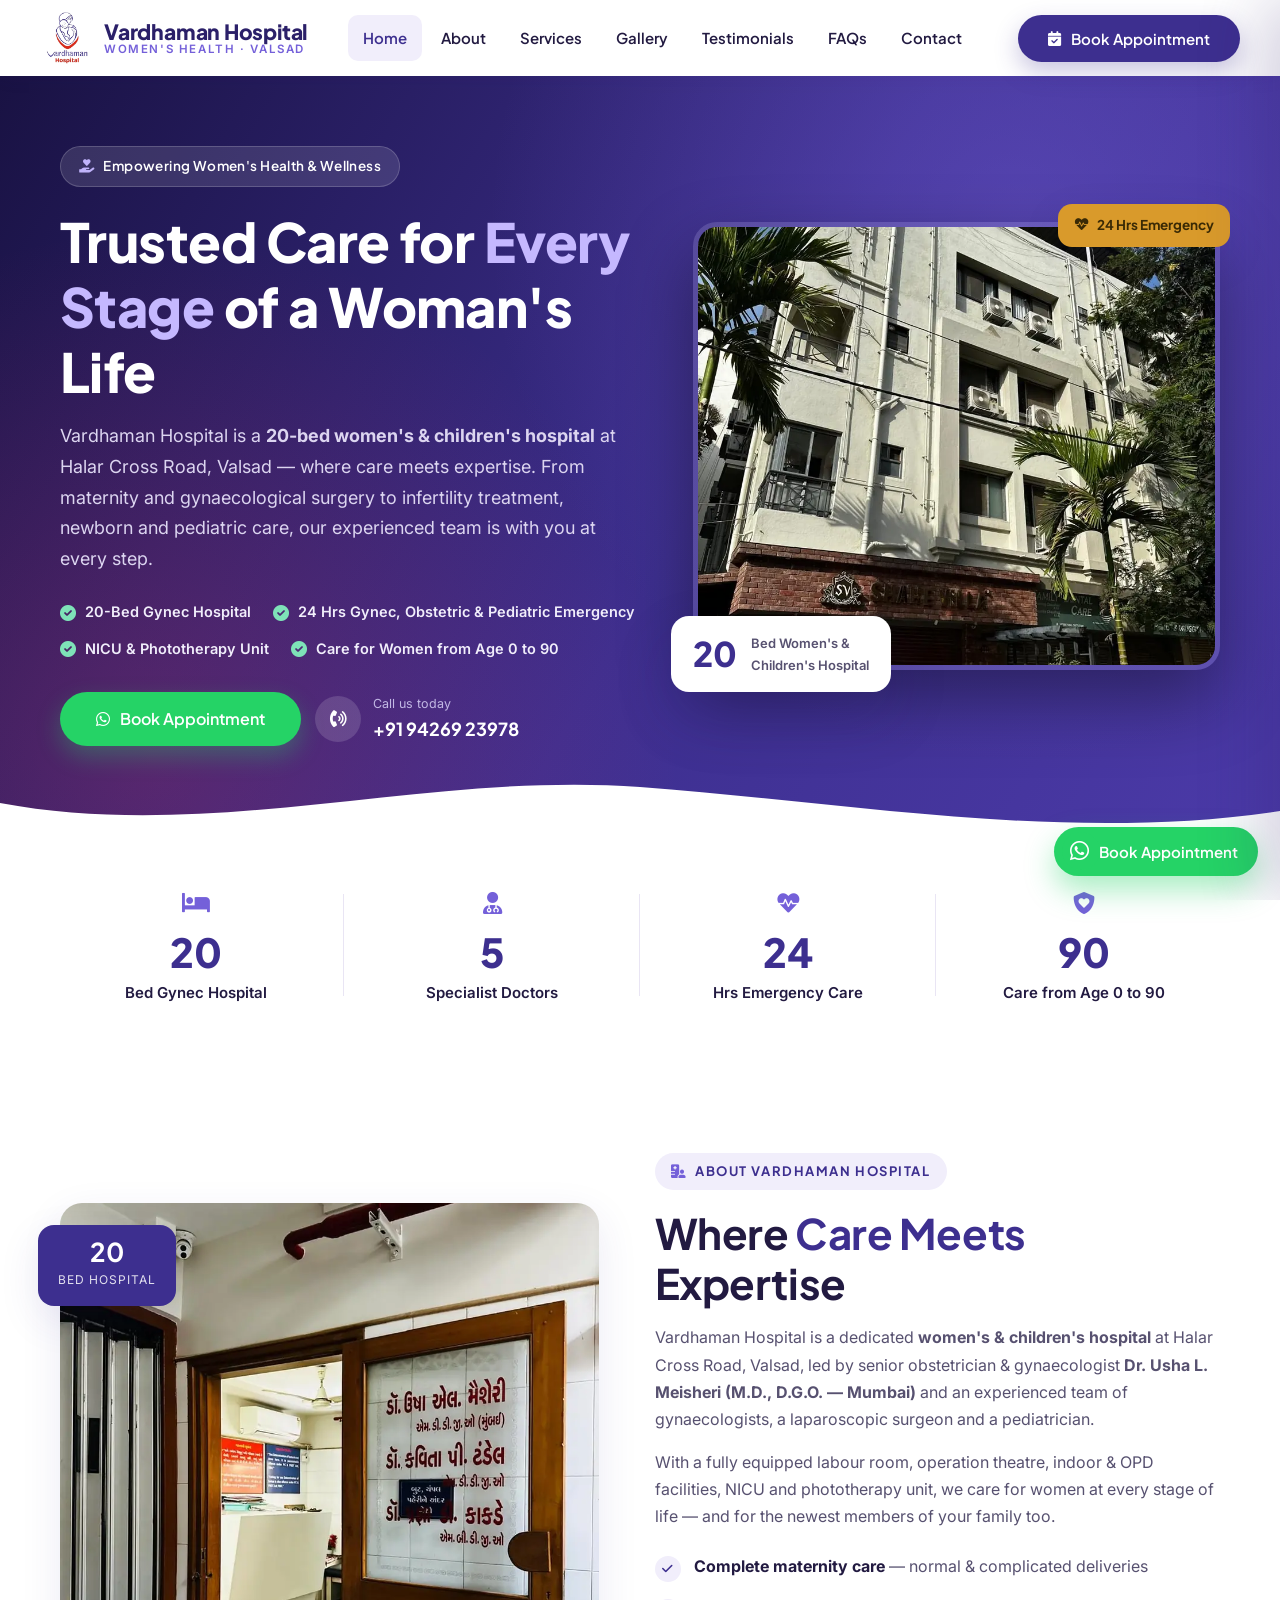
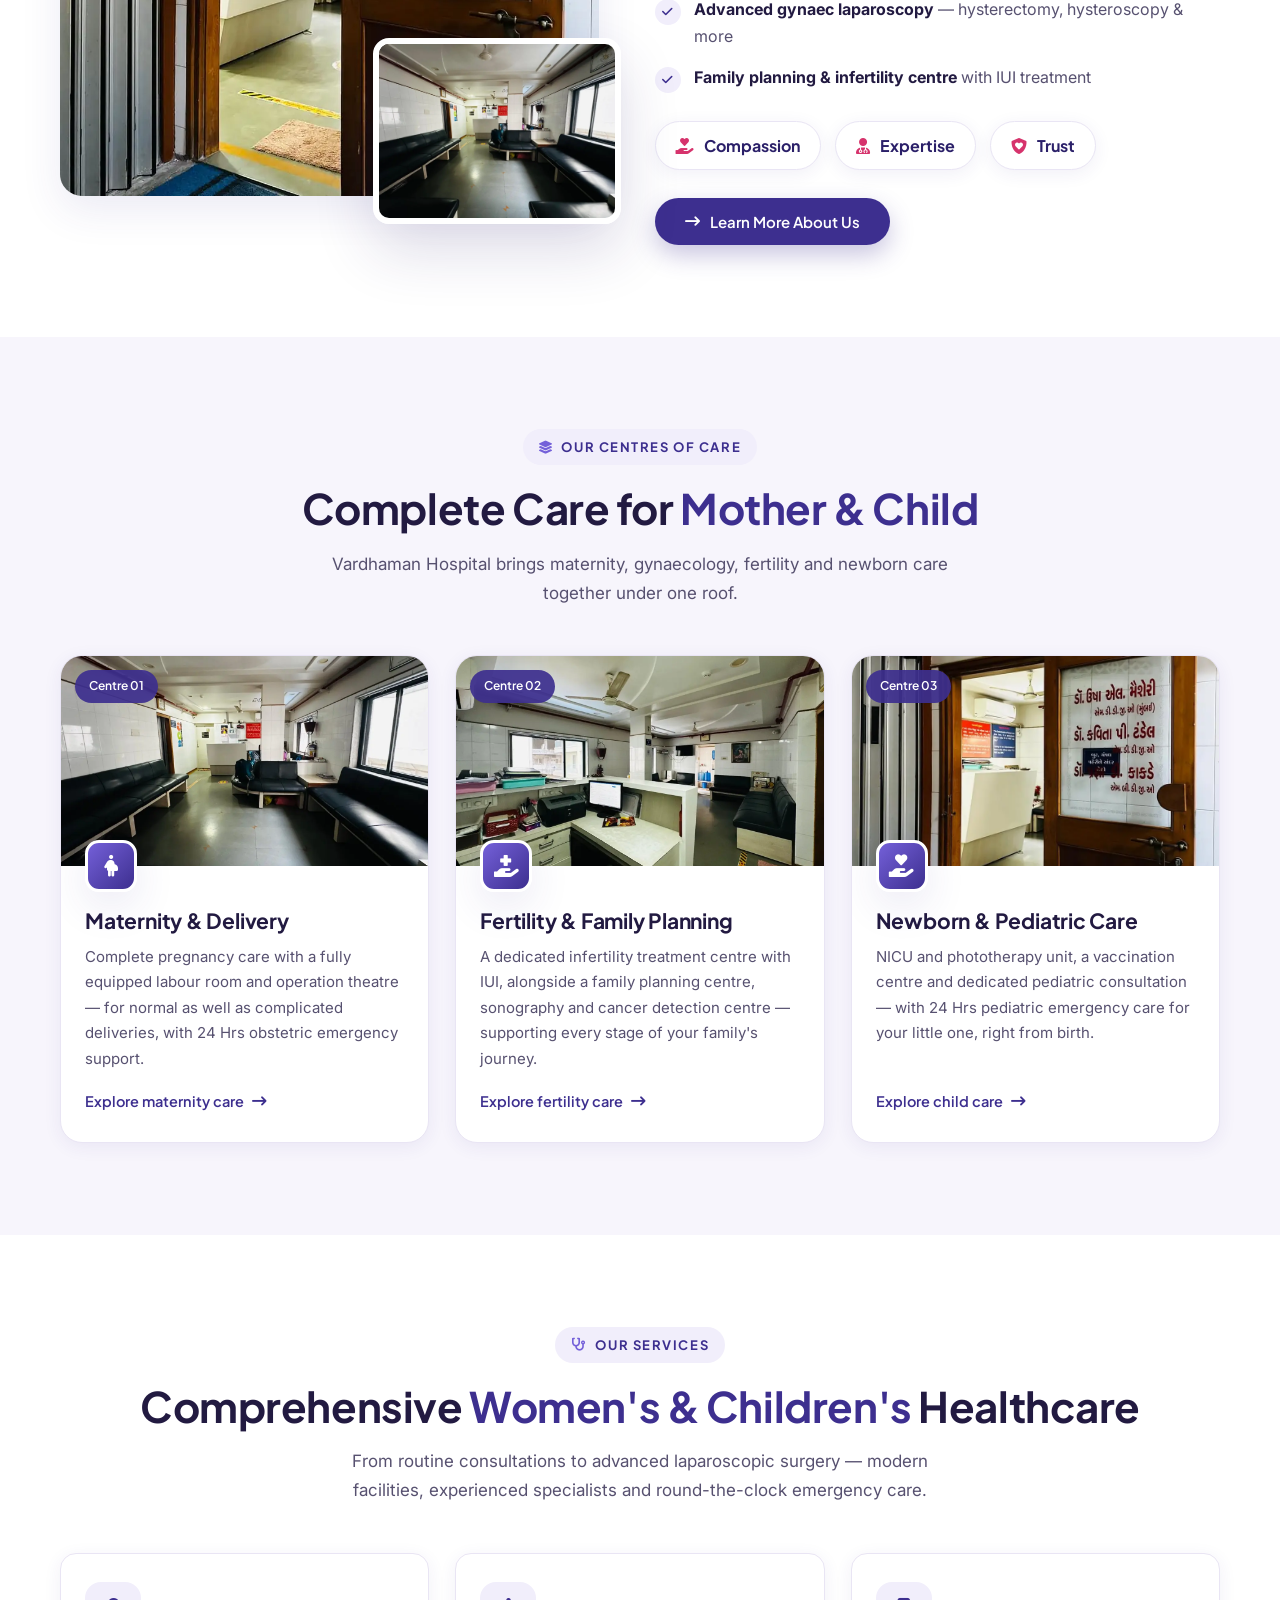
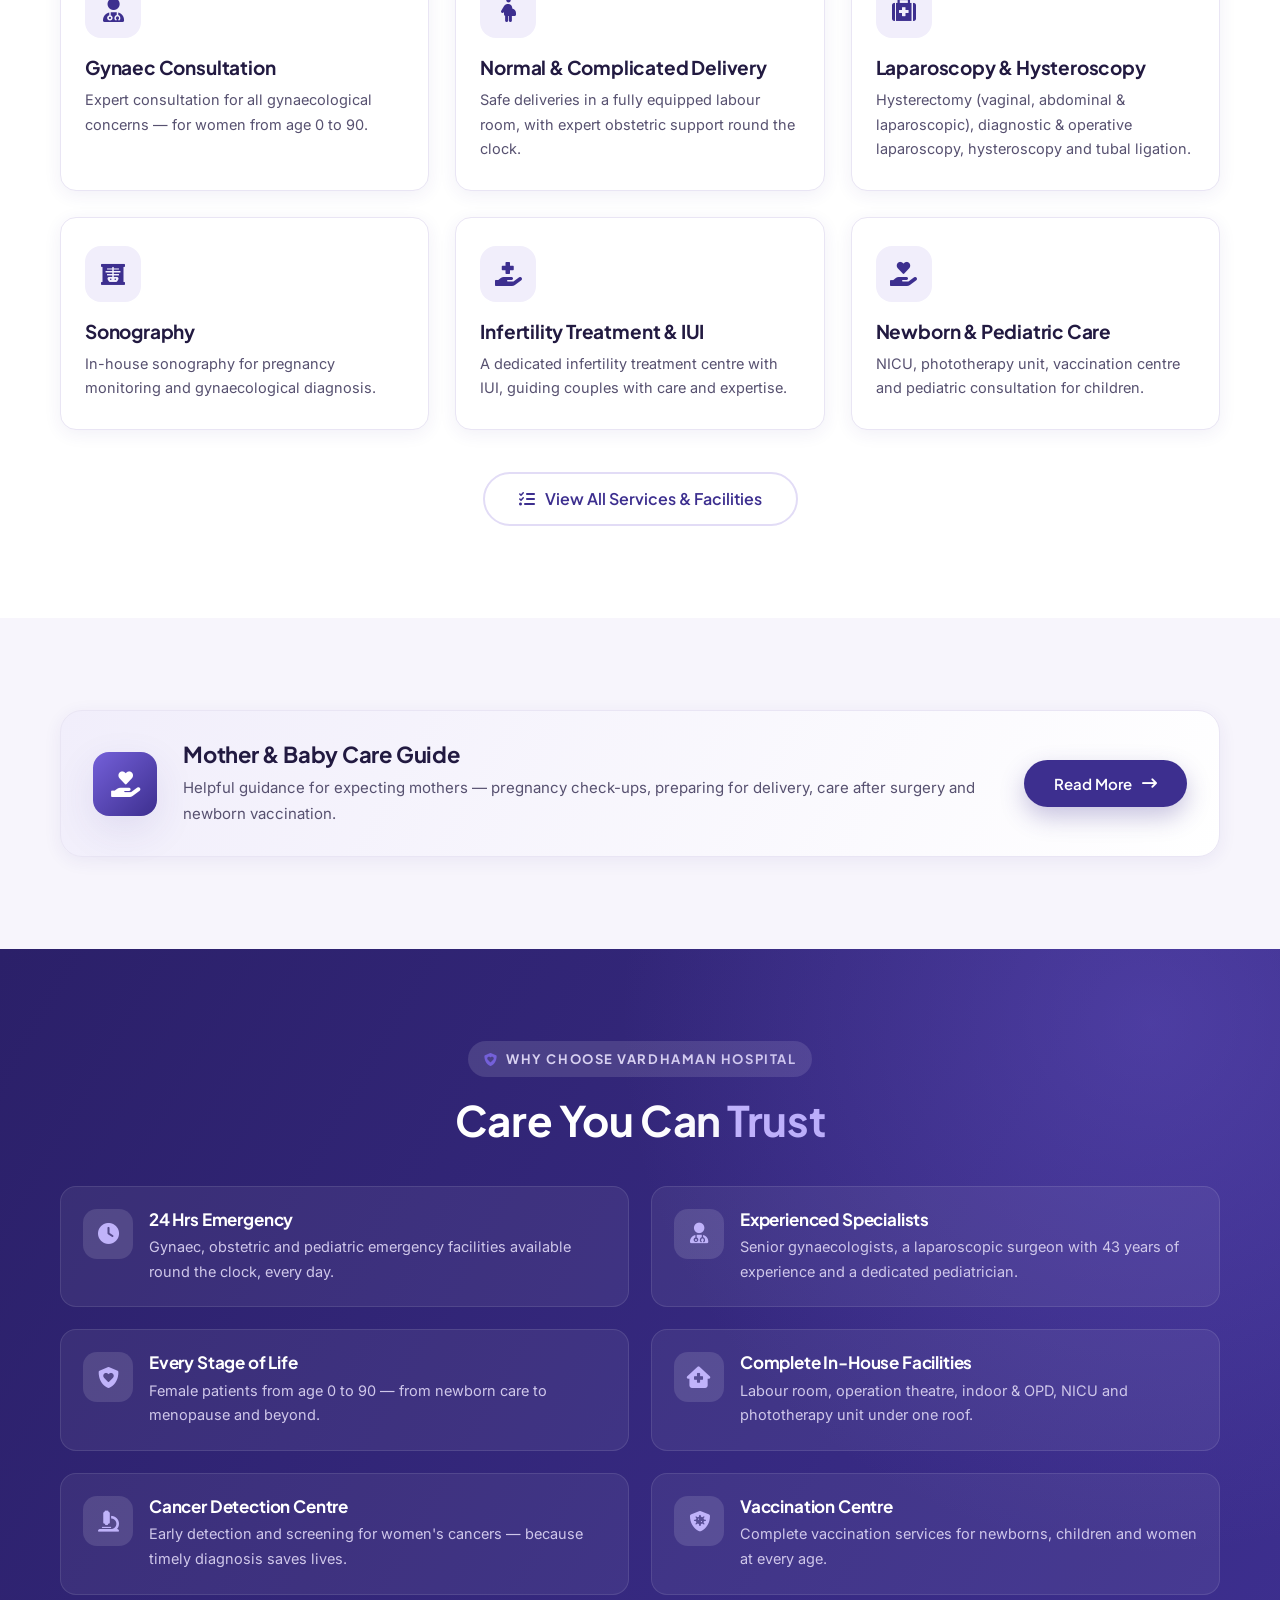
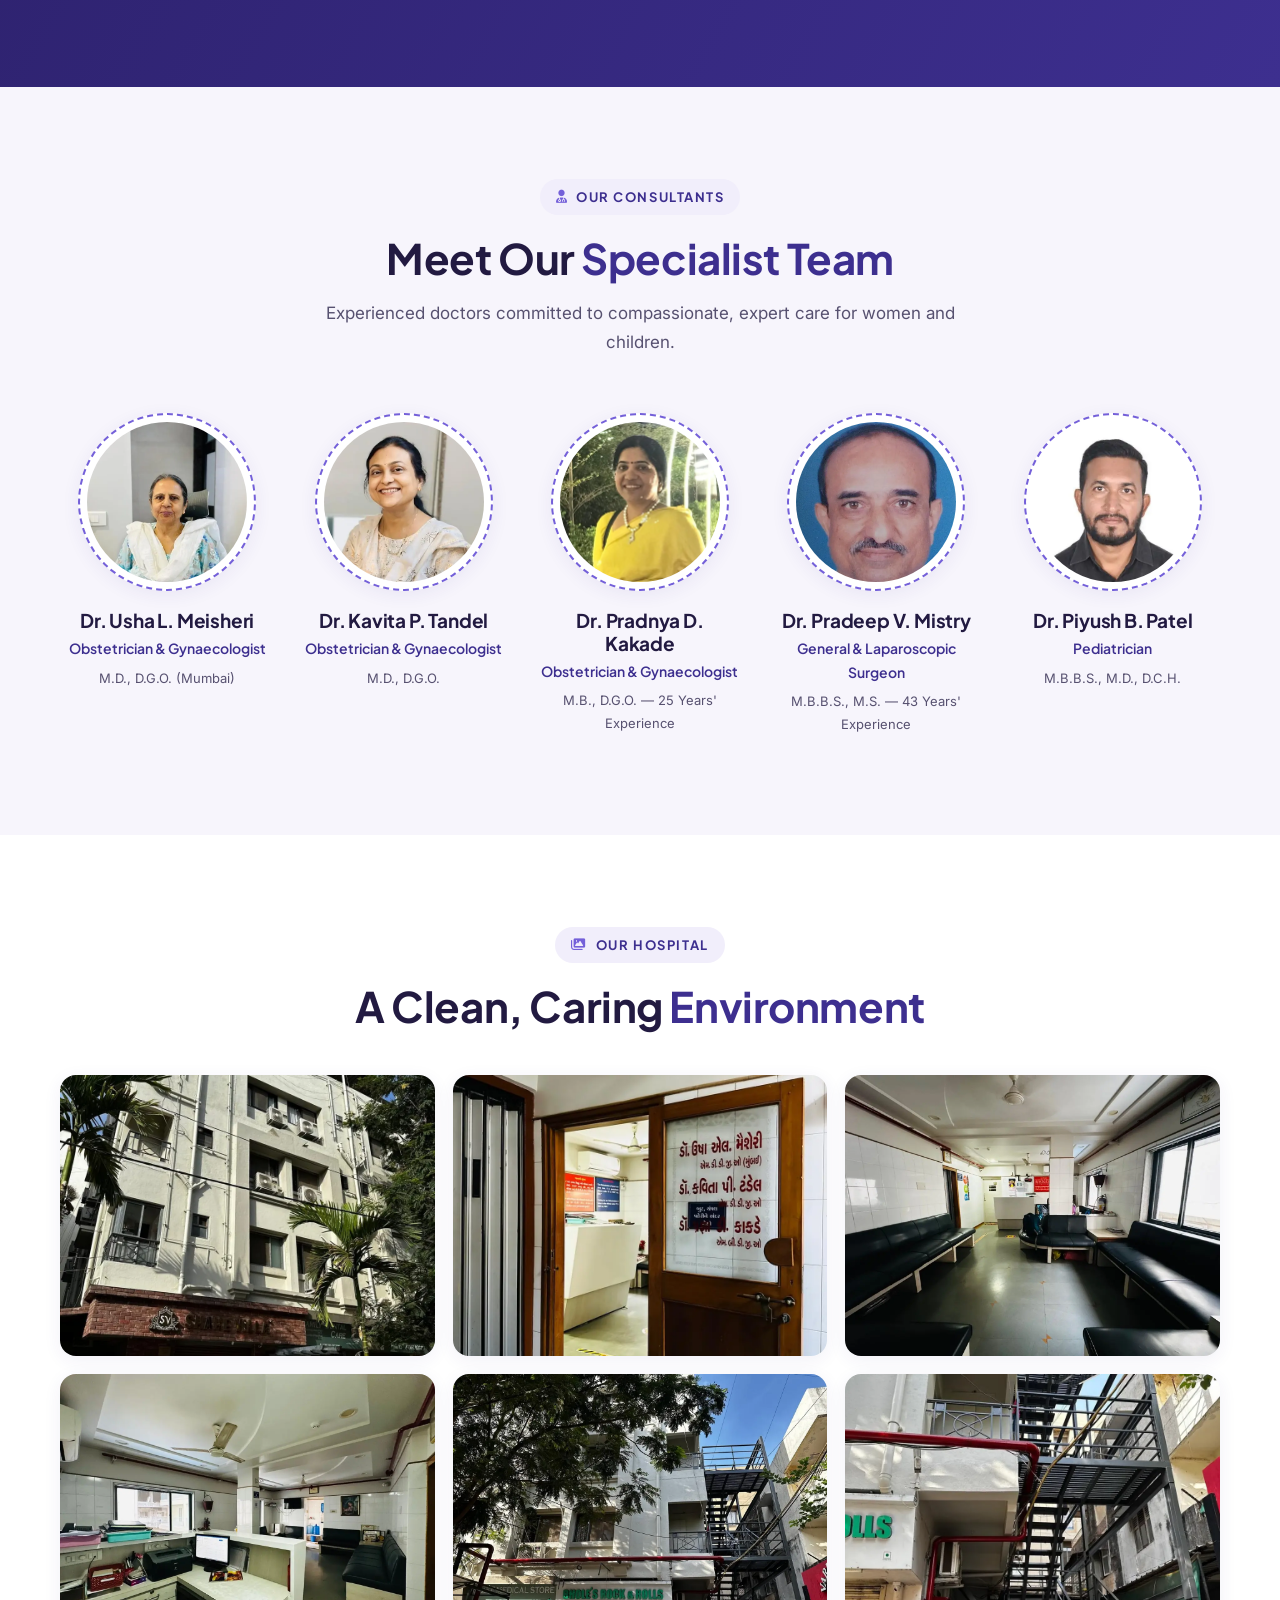
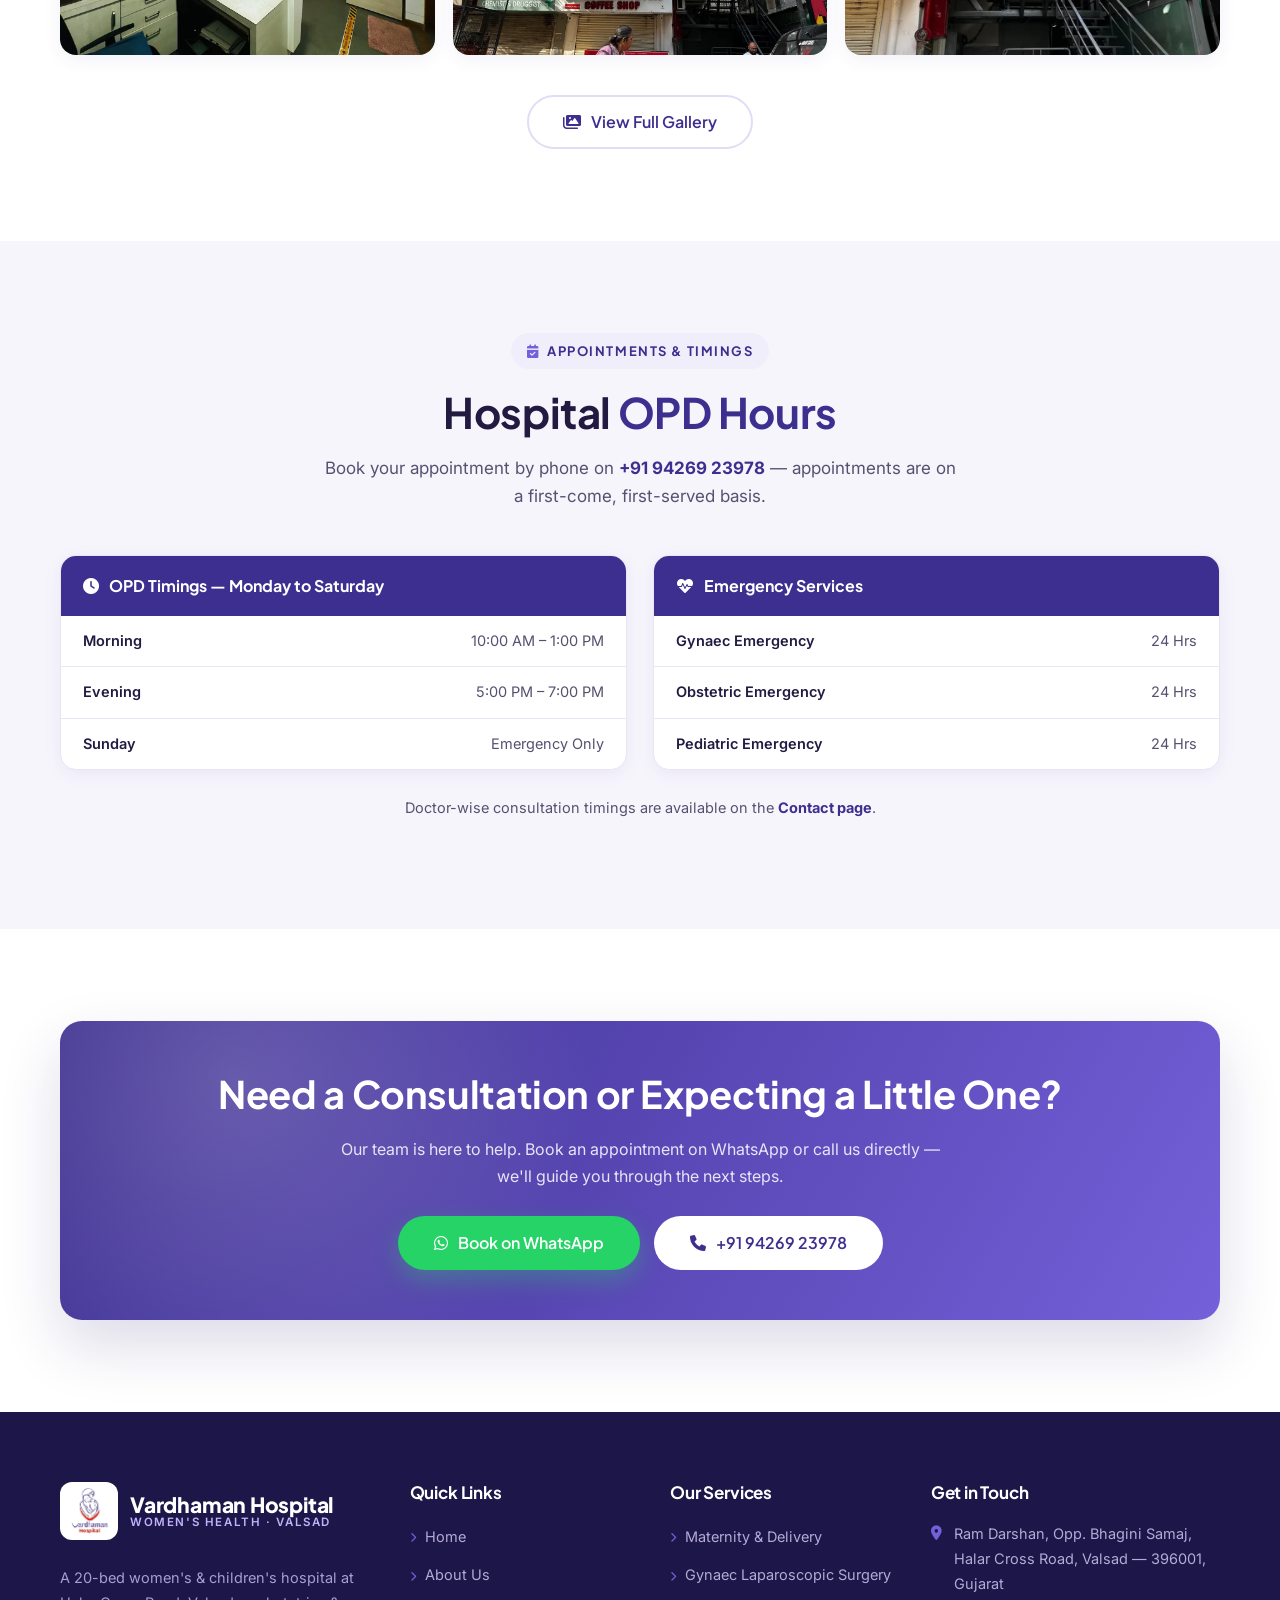
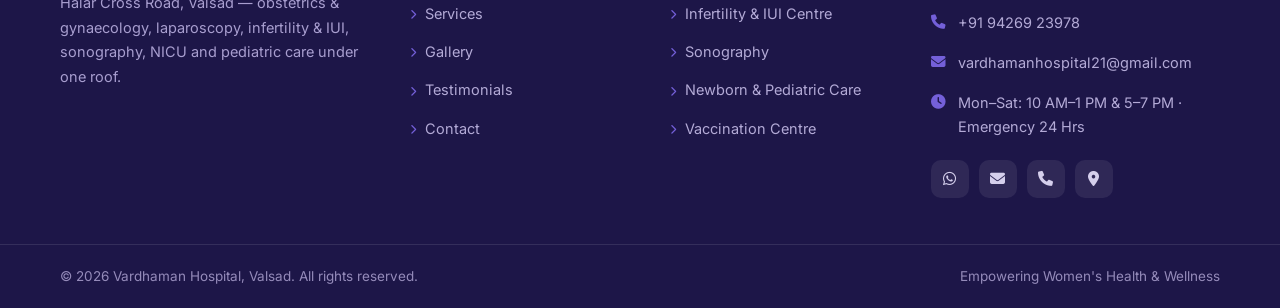
==== index.html @ eed8c85b "initial commit" ====
<!DOCTYPE html>
<html lang="en">

<head>
  <meta charset="UTF-8">
  <meta name="viewport" content="width=device-width, initial-scale=1.0">
  <title>Vardhaman Hospital | Obstetrics, Gynaecology &amp; Pediatric Care — Valsad</title>
  <meta name="description"
    content="Vardhaman Hospital, Valsad — a 20-bed women's &amp; children's hospital at Halar Cross Road. Obstetrics &amp; gynaecology, normal &amp; complicated delivery, laparoscopy, infertility treatment with IUI, sonography, NICU &amp; newborn care. 24 Hrs emergency. Call +91 94269 23978.">
  <meta name="keywords" content="Vardhaman Hospital, Valsad hospital, gynecologist Valsad, maternity hospital Valsad, delivery hospital, infertility IUI Valsad, pediatrician Valsad, Dr Usha Meisheri, sonography Valsad">
  <meta property="og:title" content="Vardhaman Hospital — Valsad">
  <meta property="og:description" content="Empowering Women's Health &amp; Wellness. 20-bed women's &amp; children's hospital — obstetrics, gynaecology, infertility &amp; IUI, NICU &amp; pediatric care. 24 Hrs emergency.">
  <meta property="og:type" content="website">
  <meta name="theme-color" content="#3d2f8f">

  <!--===== FAVICON =====-->
  <link rel="icon" href="assets/img/vardhaman/logo/favicon.ico" sizes="any">
  <link rel="icon" type="image/png" sizes="32x32" href="assets/img/vardhaman/logo/favicon-32x32.png">
  <link rel="icon" type="image/png" sizes="16x16" href="assets/img/vardhaman/logo/favicon-16x16.png">
  <link rel="apple-touch-icon" href="assets/img/vardhaman/logo/apple-touch-icon.png">

  <!--===== FONTS =====-->
  <link rel="preconnect" href="https://fonts.googleapis.com">
  <link rel="preconnect" href="https://fonts.gstatic.com" crossorigin>
  <link href="https://fonts.googleapis.com/css2?family=Plus+Jakarta+Sans:wght@500;600;700;800&family=Inter:wght@400;500;600&display=swap" rel="stylesheet">

  <!--===== CSS =====-->
  <link rel="stylesheet" href="assets/css/fa-subset.css">
  <link rel="stylesheet" href="assets/css/vardhaman.css">

  <!--===== Local Business Schema =====-->
  <script type="application/ld+json">
  {
    "@context": "https://schema.org",
    "@type": "Hospital",
    "name": "Vardhaman Hospital",
    "description": "20-bed women's & children's hospital in Valsad offering obstetrics & gynaecology, normal & complicated delivery, laparoscopy, infertility treatment with IUI, sonography, NICU and pediatric care with 24 Hrs emergency services.",
    "image": "assets/img/vardhaman/photos/building-front.webp",
    "url": "https://www.vardhamanhospital.in",
    "telephone": "+919426923978",
    "email": "vardhamanhospital21@gmail.com",
    "medicalSpecialty": ["Obstetric", "Gynecologic", "Pediatric", "Surgical"],
    "address": {
      "@type": "PostalAddress",
      "streetAddress": "Ram Darshan, Opp. Bhagini Samaj, Halar Cross Road",
      "addressLocality": "Valsad",
      "addressRegion": "Gujarat",
      "postalCode": "396001",
      "addressCountry": "IN"
    }
  }
  </script>
</head>

<body>
  <!--===== FLOATING WHATSAPP + TOP =====-->
  <a class="sd-wa" href="https://api.whatsapp.com/send/?phone=919426923978&text=Hello%20Vardhaman%20Hospital%2C%20I%20would%20like%20to%20book%20an%20appointment." target="_blank" rel="noopener" aria-label="Book on WhatsApp">
    <span class="sd-wa__pulse"></span><i class="fa-brands fa-whatsapp"></i><span class="sd-wa__label">Book Appointment</span>
  </a>
  <button class="sd-top" aria-label="Back to top"><i class="fa-solid fa-arrow-up"></i></button>

  <!--===== HEADER =====-->
  <header class="sd-header">
    <div class="sd-container sd-header__in">
      <a href="index.html" class="sd-brand">
        <img src="assets/img/vardhaman/logo/vardhaman-logo.webp" alt="Vardhaman Hospital logo" class="sd-brand__mark">
        <span class="sd-brand__tx"><b>Vardhaman Hospital</b><span>Women's Health · Valsad</span></span>
      </a>
      <nav class="sd-nav">
        <a href="index.html" class="active">Home</a>
        <a href="about.html">About</a>
        <a href="services.html">Services</a>
        <a href="gallery.html">Gallery</a>
        <a href="testimonial.html">Testimonials</a>
        <a href="faq.html">FAQs</a>
        <a href="contact.html">Contact</a>
      </nav>
      <div class="sd-header__cta">
        <a href="contact.html" class="sd-btn sd-btn--primary"><i class="fa-solid fa-calendar-check"></i> Book Appointment</a>
        <button class="sd-burger" aria-label="Open menu"><i class="fa-solid fa-bars-staggered"></i></button>
      </div>
    </div>
  </header>

  <!--===== MOBILE DRAWER =====-->
  <div class="sd-offcanvas">
  <div class="sd-overlay"></div>
  <aside class="sd-drawer" aria-label="Mobile menu">
    <div class="sd-drawer__head">
      <a href="index.html" class="sd-brand">
        <img src="assets/img/vardhaman/logo/vardhaman-logo.webp" alt="Vardhaman Hospital logo" class="sd-brand__mark">
        <span class="sd-brand__tx"><b>Vardhaman Hospital</b><span>Women's Health · Valsad</span></span>
      </a>
      <button class="sd-drawer__close" aria-label="Close menu"><i class="fa-solid fa-xmark"></i></button>
    </div>
    <nav>
      <a href="index.html" class="active">Home</a>
      <a href="about.html">About</a>
      <a href="services.html">Services</a>
      <a href="gallery.html">Gallery</a>
      <a href="testimonial.html">Testimonials</a>
      <a href="faq.html">FAQs</a>
      <a href="contact.html">Contact</a>
    </nav>
    <div class="sd-drawer__cta">
      <a href="https://api.whatsapp.com/send/?phone=919426923978&text=Hello%20Vardhaman%20Hospital%2C%20I%20would%20like%20to%20book%20an%20appointment." target="_blank" rel="noopener" class="sd-btn sd-btn--wa"><i class="fa-brands fa-whatsapp"></i> Book on WhatsApp</a>
      <a href="tel:+919426923978" class="sd-btn sd-btn--ghost"><i class="fa-solid fa-phone"></i> Call Now</a>
    </div>
    <div class="sd-drawer__contact">
      <a href="https://www.google.com/maps?q=Vardhaman+Hospital+Halar+Cross+Road+Valsad" target="_blank" rel="noopener"><i class="fa-solid fa-location-dot"></i> Ram Darshan, Opp. Bhagini Samaj, Halar Cross Road, Valsad — 396001</a>
      <a href="mailto:vardhamanhospital21@gmail.com"><i class="fa-solid fa-envelope"></i> vardhamanhospital21@gmail.com</a>
    </div>
  </aside>
  </div>

  <!--===== HERO =====-->
  <section class="sd-hero">
    <div class="sd-container">
      <div class="sd-hero__grid">
        <div class="sd-hero__content">
          <span class="sd-hero__eyebrow"><i class="fa-solid fa-hand-holding-heart"></i> Empowering Women's Health &amp; Wellness</span>
          <h1>Trusted Care for <span class="hl">Every Stage</span> of a Woman's Life</h1>
          <p class="sd-hero__sub">
            Vardhaman Hospital is a <strong>20-bed women's &amp; children's hospital</strong> at Halar Cross Road, Valsad —
            where care meets expertise. From maternity and gynaecological surgery to infertility treatment,
            newborn and pediatric care, our experienced team is with you at every step.
          </p>
          <ul class="sd-hero__trust">
            <li><i class="fa-solid fa-circle-check"></i> 20-Bed Gynec Hospital</li>
            <li><i class="fa-solid fa-circle-check"></i> 24 Hrs Gynec, Obstetric &amp; Pediatric Emergency</li>
            <li><i class="fa-solid fa-circle-check"></i> NICU &amp; Phototherapy Unit</li>
            <li><i class="fa-solid fa-circle-check"></i> Care for Women from Age 0 to 90</li>
          </ul>
          <div class="sd-hero__cta">
            <a href="https://api.whatsapp.com/send/?phone=919426923978&text=Hello%20Vardhaman%20Hospital%2C%20I%20would%20like%20to%20book%20an%20appointment." target="_blank" rel="noopener" class="sd-btn sd-btn--wa sd-btn--lg"><i class="fa-brands fa-whatsapp"></i> Book Appointment</a>
            <a href="tel:+919426923978" class="sd-hero__call">
              <span class="ic"><i class="fa-solid fa-phone-volume"></i></span>
              <span><small>Call us today</small><strong>+91 94269 23978</strong></span>
            </a>
          </div>
        </div>
        <div class="sd-hero__visual">
          <img src="assets/img/vardhaman/photos/building-front.webp" alt="Vardhaman Hospital building at Halar Cross Road, Valsad" class="sd-hero__photo">
          <div class="sd-hero__badge2"><i class="fa-solid fa-heart-pulse"></i> 24 Hrs Emergency</div>
          <div class="sd-hero__badge">
            <span class="n">20</span>
            <span class="t">Bed Women's &amp;<br>Children's Hospital</span>
          </div>
        </div>
      </div>
    </div>
    <div class="sd-hero__wave">
      <svg viewBox="0 0 1440 60" preserveAspectRatio="none" xmlns="http://www.w3.org/2000/svg"><path fill="#ffffff" d="M0,32 C240,72 480,0 720,16 C960,32 1200,72 1440,40 L1440,60 L0,60 Z"></path></svg>
    </div>
  </section>

  <!--===== STAT STRIP =====-->
  <section class="sd-stats">
    <div class="sd-container">
      <div class="sd-stats__grid">
        <div class="sd-stat"><div class="ic"><i class="fa-solid fa-bed"></i></div><div class="n"><span data-count="20">20</span></div><div class="l">Bed Gynec Hospital</div></div>
        <div class="sd-stat"><div class="ic"><i class="fa-solid fa-user-doctor"></i></div><div class="n"><span data-count="5">5</span></div><div class="l">Specialist Doctors</div></div>
        <div class="sd-stat"><div class="ic"><i class="fa-solid fa-heart-pulse"></i></div><div class="n"><span data-count="24">24</span></div><div class="l">Hrs Emergency Care</div></div>
        <div class="sd-stat"><div class="ic"><i class="fa-solid fa-shield-heart"></i></div><div class="n"><span data-count="90">90</span></div><div class="l">Care from Age 0 to 90</div></div>
      </div>
    </div>
  </section>

  <!--===== ABOUT =====-->
  <section class="sd-section" id="about">
    <div class="sd-container">
      <div class="sd-about__grid">
        <div class="sd-about__media">
          <img src="assets/img/vardhaman/photos/entrance.webp" alt="OPD entrance of Vardhaman Hospital, Valsad" class="main" loading="lazy" decoding="async">
          <img src="assets/img/vardhaman/photos/waiting-area.webp" alt="Patient waiting area at Vardhaman Hospital" class="accent-img" loading="lazy" decoding="async">
          <div class="estab"><b>20</b><span>Bed Hospital</span></div>
        </div>
        <div class="sd-about__body">
          <span class="sd-eyebrow"><i class="fa-solid fa-hospital-user"></i> About Vardhaman Hospital</span>
          <h2 class="sd-title">Where <span class="hl">Care Meets</span> Expertise</h2>
          <p>Vardhaman Hospital is a dedicated <strong>women's &amp; children's hospital</strong> at Halar Cross Road, Valsad, led by senior obstetrician &amp; gynaecologist <strong>Dr. Usha L. Meisheri (M.D., D.G.O. — Mumbai)</strong> and an experienced team of gynaecologists, a laparoscopic surgeon and a pediatrician.</p>
          <p>With a fully equipped labour room, operation theatre, indoor &amp; OPD facilities, NICU and phototherapy unit, we care for women at every stage of life — and for the newest members of your family too.</p>
          <ul class="sd-feat-list">
            <li><i class="fa-solid fa-check"></i> <span><b>Complete maternity care</b> — normal &amp; complicated deliveries</span></li>
            <li><i class="fa-solid fa-check"></i> <span><b>Advanced gynaec laparoscopy</b> — hysterectomy, hysteroscopy &amp; more</span></li>
            <li><i class="fa-solid fa-check"></i> <span><b>Family planning &amp; infertility centre</b> with IUI treatment</span></li>
          </ul>
          <div class="sd-values">
            <span class="sd-value"><i class="fa-solid fa-hand-holding-heart"></i> Compassion</span>
            <span class="sd-value"><i class="fa-solid fa-user-doctor"></i> Expertise</span>
            <span class="sd-value"><i class="fa-solid fa-shield-heart"></i> Trust</span>
          </div>
          <div style="margin-top:28px;">
            <a href="about.html" class="sd-btn sd-btn--primary"><i class="fa-solid fa-arrow-right-long"></i> Learn More About Us</a>
          </div>
        </div>
      </div>
    </div>
  </section>

  <!--===== CENTRES OF CARE =====-->
  <section class="sd-section sd-section--soft" id="centres">
    <div class="sd-container">
      <div class="sd-head-center" style="margin-bottom:48px;">
        <span class="sd-eyebrow"><i class="fa-solid fa-layer-group"></i> Our Centres of Care</span>
        <h2 class="sd-title">Complete Care for <span class="hl">Mother &amp; Child</span></h2>
        <p class="sd-lead sd-narrow">Vardhaman Hospital brings maternity, gynaecology, fertility and newborn care together under one roof.</p>
      </div>
      <div class="sd-grid-3">
        <article class="sd-division">
          <div class="sd-division__img"><img src="assets/img/vardhaman/photos/waiting-area.webp" alt="Maternity and delivery care at Vardhaman Hospital" loading="lazy" decoding="async"><span class="sd-division__tag">Centre 01</span></div>
          <div class="sd-division__body">
            <div class="sd-division__ic"><i class="fa-solid fa-person-pregnant"></i></div>
            <h3>Maternity &amp; Delivery</h3>
            <p>Complete pregnancy care with a fully equipped labour room and operation theatre — for normal as well as complicated deliveries, with 24 Hrs obstetric emergency support.</p>
            <a href="services.html" class="sd-division__link">Explore maternity care <i class="fa-solid fa-arrow-right-long"></i></a>
          </div>
        </article>
        <article class="sd-division">
          <div class="sd-division__img"><img src="assets/img/vardhaman/photos/reception.webp" alt="Fertility and family planning centre at Vardhaman Hospital" loading="lazy" decoding="async"><span class="sd-division__tag">Centre 02</span></div>
          <div class="sd-division__body">
            <div class="sd-division__ic"><i class="fa-solid fa-hand-holding-medical"></i></div>
            <h3>Fertility &amp; Family Planning</h3>
            <p>A dedicated infertility treatment centre with IUI, alongside a family planning centre, sonography and cancer detection centre — supporting every stage of your family's journey.</p>
            <a href="services.html" class="sd-division__link">Explore fertility care <i class="fa-solid fa-arrow-right-long"></i></a>
          </div>
        </article>
        <article class="sd-division">
          <div class="sd-division__img"><img src="assets/img/vardhaman/photos/entrance.webp" alt="Newborn and pediatric care centre at Vardhaman Hospital" loading="lazy" decoding="async"><span class="sd-division__tag">Centre 03</span></div>
          <div class="sd-division__body">
            <div class="sd-division__ic"><i class="fa-solid fa-hand-holding-heart"></i></div>
            <h3>Newborn &amp; Pediatric Care</h3>
            <p>NICU and phototherapy unit, a vaccination centre and dedicated pediatric consultation — with 24 Hrs pediatric emergency care for your little one, right from birth.</p>
            <a href="services.html" class="sd-division__link">Explore child care <i class="fa-solid fa-arrow-right-long"></i></a>
          </div>
        </article>
      </div>
    </div>
  </section>

  <!--===== SERVICES =====-->
  <section class="sd-section" id="services">
    <div class="sd-container">
      <div class="sd-head-center" style="margin-bottom:48px;">
        <span class="sd-eyebrow"><i class="fa-solid fa-stethoscope"></i> Our Services</span>
        <h2 class="sd-title">Comprehensive <span class="hl">Women's &amp; Children's</span> Healthcare</h2>
        <p class="sd-lead sd-narrow">From routine consultations to advanced laparoscopic surgery — modern facilities, experienced specialists and round-the-clock emergency care.</p>
      </div>
      <div class="sd-grid-3">
        <div class="sd-service"><div class="sd-service__ic"><i class="fa-solid fa-user-doctor"></i></div><h3>Gynaec Consultation</h3><p>Expert consultation for all gynaecological concerns — for women from age 0 to 90.</p></div>
        <div class="sd-service"><div class="sd-service__ic"><i class="fa-solid fa-person-pregnant"></i></div><h3>Normal &amp; Complicated Delivery</h3><p>Safe deliveries in a fully equipped labour room, with expert obstetric support round the clock.</p></div>
        <div class="sd-service"><div class="sd-service__ic"><i class="fa-solid fa-suitcase-medical"></i></div><h3>Laparoscopy &amp; Hysteroscopy</h3><p>Hysterectomy (vaginal, abdominal &amp; laparoscopic), diagnostic &amp; operative laparoscopy, hysteroscopy and tubal ligation.</p></div>
        <div class="sd-service"><div class="sd-service__ic"><i class="fa-solid fa-x-ray"></i></div><h3>Sonography</h3><p>In-house sonography for pregnancy monitoring and gynaecological diagnosis.</p></div>
        <div class="sd-service"><div class="sd-service__ic"><i class="fa-solid fa-hand-holding-medical"></i></div><h3>Infertility Treatment &amp; IUI</h3><p>A dedicated infertility treatment centre with IUI, guiding couples with care and expertise.</p></div>
        <div class="sd-service"><div class="sd-service__ic"><i class="fa-solid fa-hand-holding-heart"></i></div><h3>Newborn &amp; Pediatric Care</h3><p>NICU, phototherapy unit, vaccination centre and pediatric consultation for children.</p></div>
      </div>
      <div style="text-align:center; margin-top:42px;">
        <a href="services.html" class="sd-btn sd-btn--ghost sd-btn--lg"><i class="fa-solid fa-list-check"></i> View All Services &amp; Facilities</a>
      </div>
    </div>
  </section>

  <!--===== PATIENT CARE GUIDE LINK =====-->
  <section class="sd-section sd-section--soft">
    <div class="sd-container">
      <div class="sd-pc-promo">
        <div class="sd-pc-promo__ic"><i class="fa-solid fa-hand-holding-heart"></i></div>
        <div class="sd-pc-promo__body">
          <h3>Mother &amp; Baby Care Guide</h3>
          <p>Helpful guidance for expecting mothers — pregnancy check-ups, preparing for delivery, care after surgery and newborn vaccination.</p>
        </div>
        <a href="patient-care.html" class="sd-btn sd-btn--primary">Read More <i class="fa-solid fa-arrow-right-long"></i></a>
      </div>
    </div>
  </section>

  <!--===== WHY US =====-->
  <section class="sd-section sd-why">
    <div class="sd-container">
      <div class="sd-head-center" style="margin-bottom:40px;">
        <span class="sd-eyebrow"><i class="fa-solid fa-shield-heart"></i> Why Choose Vardhaman Hospital</span>
        <h2 class="sd-title">Care You Can <span style="color:#c5b8ff">Trust</span></h2>
      </div>
      <div class="sd-why__grid">
        <div class="sd-why__item"><div class="ic"><i class="fa-solid fa-clock"></i></div><div><h4>24 Hrs Emergency</h4><p>Gynaec, obstetric and pediatric emergency facilities available round the clock, every day.</p></div></div>
        <div class="sd-why__item"><div class="ic"><i class="fa-solid fa-user-doctor"></i></div><div><h4>Experienced Specialists</h4><p>Senior gynaecologists, a laparoscopic surgeon with 43 years of experience and a dedicated pediatrician.</p></div></div>
        <div class="sd-why__item"><div class="ic"><i class="fa-solid fa-shield-heart"></i></div><div><h4>Every Stage of Life</h4><p>Female patients from age 0 to 90 — from newborn care to menopause and beyond.</p></div></div>
        <div class="sd-why__item"><div class="ic"><i class="fa-solid fa-house-medical"></i></div><div><h4>Complete In-House Facilities</h4><p>Labour room, operation theatre, indoor &amp; OPD, NICU and phototherapy unit under one roof.</p></div></div>
        <div class="sd-why__item"><div class="ic"><i class="fa-solid fa-microscope"></i></div><div><h4>Cancer Detection Centre</h4><p>Early detection and screening for women's cancers — because timely diagnosis saves lives.</p></div></div>
        <div class="sd-why__item"><div class="ic"><i class="fa-solid fa-shield-virus"></i></div><div><h4>Vaccination Centre</h4><p>Complete vaccination services for newborns, children and women at every age.</p></div></div>
      </div>
    </div>
  </section>

  <!--===== DOCTORS =====-->
  <section class="sd-section sd-section--soft" id="doctors">
    <div class="sd-container">
      <div class="sd-head-center" style="margin-bottom:48px;">
        <span class="sd-eyebrow"><i class="fa-solid fa-user-doctor"></i> Our Consultants</span>
        <h2 class="sd-title">Meet Our <span class="hl">Specialist Team</span></h2>
        <p class="sd-lead sd-narrow">Experienced doctors committed to compassionate, expert care for women and children.</p>
      </div>
      <div class="sd-grid-5">
        <article class="sd-docc">
          <div class="sd-docc__img"><img src="assets/img/vardhaman/team/dr-usha-meisheri.webp" alt="Dr. Usha L. Meisheri, Obstetrician and Gynaecologist" loading="lazy" decoding="async"></div>
          <h3>Dr. Usha L. Meisheri</h3>
          <div class="sd-docc__role">Obstetrician &amp; Gynaecologist</div>
          <p class="sd-docc__qual">M.D., D.G.O. (Mumbai)</p>
        </article>
        <article class="sd-docc">
          <div class="sd-docc__img"><img src="assets/img/vardhaman/team/dr-kavita-tandel.webp" alt="Dr. Kavita P. Tandel, Obstetrician and Gynaecologist" loading="lazy" decoding="async"></div>
          <h3>Dr. Kavita P. Tandel</h3>
          <div class="sd-docc__role">Obstetrician &amp; Gynaecologist</div>
          <p class="sd-docc__qual">M.D., D.G.O.</p>
        </article>
        <article class="sd-docc">
          <div class="sd-docc__img"><img src="assets/img/vardhaman/team/dr-pradnya-kakade.webp" alt="Dr. Pradnya D. Kakade, Obstetrician and Gynaecologist" loading="lazy" decoding="async"></div>
          <h3>Dr. Pradnya D. Kakade</h3>
          <div class="sd-docc__role">Obstetrician &amp; Gynaecologist</div>
          <p class="sd-docc__qual">M.B., D.G.O. — 25 Years' Experience</p>
        </article>
        <article class="sd-docc">
          <div class="sd-docc__img"><img src="assets/img/vardhaman/team/dr-pradeep-mistry.webp" alt="Dr. Pradeep V. Mistry, General and Laparoscopic Surgeon" loading="lazy" decoding="async"></div>
          <h3>Dr. Pradeep V. Mistry</h3>
          <div class="sd-docc__role">General &amp; Laparoscopic Surgeon</div>
          <p class="sd-docc__qual">M.B.B.S., M.S. — 43 Years' Experience</p>
        </article>
        <article class="sd-docc">
          <div class="sd-docc__img"><img src="assets/img/vardhaman/team/dr-piyush-patel.webp" alt="Dr. Piyush B. Patel, Pediatrician" loading="lazy" decoding="async"></div>
          <h3>Dr. Piyush B. Patel</h3>
          <div class="sd-docc__role">Pediatrician</div>
          <p class="sd-docc__qual">M.B.B.S., M.D., D.C.H.</p>
        </article>
      </div>
    </div>
  </section>

  <!--===== FACILITIES GALLERY PREVIEW =====-->
  <section class="sd-section" id="facilities">
    <div class="sd-container">
      <div class="sd-head-center" style="margin-bottom:44px;">
        <span class="sd-eyebrow"><i class="fa-solid fa-images"></i> Our Hospital</span>
        <h2 class="sd-title">A Clean, Caring <span class="hl">Environment</span></h2>
      </div>
      <div class="sd-gallery">
        <a href="assets/img/vardhaman/photos/building-front.webp" class="sd-gallery__item"><img src="assets/img/vardhaman/photos/building-front.webp" alt="Vardhaman Hospital building, Valsad" loading="lazy" decoding="async"><span class="sd-gallery__cap">Hospital Building</span></a>
        <a href="assets/img/vardhaman/photos/entrance.webp" class="sd-gallery__item"><img src="assets/img/vardhaman/photos/entrance.webp" alt="OPD entrance at Vardhaman Hospital" loading="lazy" decoding="async"><span class="sd-gallery__cap">OPD Entrance</span></a>
        <a href="assets/img/vardhaman/photos/waiting-area.webp" class="sd-gallery__item"><img src="assets/img/vardhaman/photos/waiting-area.webp" alt="Waiting area at Vardhaman Hospital" loading="lazy" decoding="async"><span class="sd-gallery__cap">Waiting Area</span></a>
        <a href="assets/img/vardhaman/photos/reception.webp" class="sd-gallery__item"><img src="assets/img/vardhaman/photos/reception.webp" alt="Reception at Vardhaman Hospital" loading="lazy" decoding="async"><span class="sd-gallery__cap">Reception</span></a>
        <a href="assets/img/vardhaman/photos/building-view.webp" class="sd-gallery__item"><img src="assets/img/vardhaman/photos/building-view.webp" alt="Street view of Vardhaman Hospital, Valsad" loading="lazy" decoding="async"><span class="sd-gallery__cap">Street View</span></a>
        <a href="assets/img/vardhaman/photos/staircase.webp" class="sd-gallery__item"><img src="assets/img/vardhaman/photos/staircase.webp" alt="Hospital access at Vardhaman Hospital" loading="lazy" decoding="async"><span class="sd-gallery__cap">Hospital Access</span></a>
      </div>
      <div style="text-align:center; margin-top:40px;">
        <a href="gallery.html" class="sd-btn sd-btn--ghost sd-btn--lg"><i class="fa-solid fa-images"></i> View Full Gallery</a>
      </div>
    </div>
  </section>

  <!--===== APPOINTMENT & TIMINGS =====-->
  <section class="sd-section sd-section--soft" id="timings">
    <div class="sd-container">
      <div class="sd-head-center" style="margin-bottom:44px;">
        <span class="sd-eyebrow"><i class="fa-solid fa-calendar-check"></i> Appointments &amp; Timings</span>
        <h2 class="sd-title">Hospital <span class="hl">OPD Hours</span></h2>
        <p class="sd-lead sd-narrow">Book your appointment by phone on <a href="tel:+919426923978"><strong>+91 94269 23978</strong></a> — appointments are on a first-come, first-served basis.</p>
      </div>
      <div class="sd-grid-2">
        <div class="sd-timing">
          <div class="sd-timing__head"><i class="fa-solid fa-clock"></i> OPD Timings — Monday to Saturday</div>
          <div class="sd-timing__row"><span>Morning</span><span>10:00 AM – 1:00 PM</span></div>
          <div class="sd-timing__row"><span>Evening</span><span>5:00 PM – 7:00 PM</span></div>
          <div class="sd-timing__row"><span>Sunday</span><span>Emergency Only</span></div>
        </div>
        <div class="sd-timing">
          <div class="sd-timing__head"><i class="fa-solid fa-heart-pulse"></i> Emergency Services</div>
          <div class="sd-timing__row"><span>Gynaec Emergency</span><span>24 Hrs</span></div>
          <div class="sd-timing__row"><span>Obstetric Emergency</span><span>24 Hrs</span></div>
          <div class="sd-timing__row"><span>Pediatric Emergency</span><span>24 Hrs</span></div>
        </div>
      </div>
      <p style="text-align:center; margin-top:26px; font-size:14.5px;">Doctor-wise consultation timings are available on the <a href="contact.html"><strong>Contact page</strong></a>.</p>
    </div>
  </section>

  <!--===== CTA + CONTACT =====-->
  <section class="sd-section" id="contact-cta">
    <div class="sd-container">
      <div class="sd-cta">
        <h2>Need a Consultation or Expecting a Little One?</h2>
        <p>Our team is here to help. Book an appointment on WhatsApp or call us directly — we'll guide you through the next steps.</p>
        <div class="sd-cta__btns">
          <a href="https://api.whatsapp.com/send/?phone=919426923978&text=Hello%20Vardhaman%20Hospital%2C%20I%20would%20like%20to%20book%20an%20appointment." target="_blank" rel="noopener" class="sd-btn sd-btn--wa sd-btn--lg"><i class="fa-brands fa-whatsapp"></i> Book on WhatsApp</a>
          <a href="tel:+919426923978" class="sd-btn sd-btn--light sd-btn--lg"><i class="fa-solid fa-phone"></i> +91 94269 23978</a>
        </div>
      </div>
    </div>
  </section>

  <!--===== FOOTER =====-->
  <footer class="sd-footer">
    <div class="sd-container">
      <div class="sd-footer__grid">
        <div class="sd-footer__about">
          <a href="index.html" class="sd-brand">
            <img src="assets/img/vardhaman/logo/vardhaman-logo.webp" alt="Vardhaman Hospital logo" class="sd-brand__mark">
            <span class="sd-brand__tx"><b>Vardhaman Hospital</b><span>Women's Health · Valsad</span></span>
          </a>
          <p>A 20-bed women's &amp; children's hospital at Halar Cross Road, Valsad — obstetrics &amp; gynaecology, laparoscopy, infertility &amp; IUI, sonography, NICU and pediatric care under one roof.</p>
        </div>
        <div>
          <h4>Quick Links</h4>
          <ul class="sd-footer__links">
            <li><a href="index.html"><i class="fa-solid fa-chevron-right"></i> Home</a></li>
            <li><a href="about.html"><i class="fa-solid fa-chevron-right"></i> About Us</a></li>
            <li><a href="services.html"><i class="fa-solid fa-chevron-right"></i> Services</a></li>
            <li><a href="gallery.html"><i class="fa-solid fa-chevron-right"></i> Gallery</a></li>
            <li><a href="testimonial.html"><i class="fa-solid fa-chevron-right"></i> Testimonials</a></li>
            <li><a href="contact.html"><i class="fa-solid fa-chevron-right"></i> Contact</a></li>
          </ul>
        </div>
        <div>
          <h4>Our Services</h4>
          <ul class="sd-footer__links">
            <li><a href="services.html"><i class="fa-solid fa-chevron-right"></i> Maternity &amp; Delivery</a></li>
            <li><a href="services.html"><i class="fa-solid fa-chevron-right"></i> Gynaec Laparoscopic Surgery</a></li>
            <li><a href="services.html"><i class="fa-solid fa-chevron-right"></i> Infertility &amp; IUI Centre</a></li>
            <li><a href="services.html"><i class="fa-solid fa-chevron-right"></i> Sonography</a></li>
            <li><a href="services.html"><i class="fa-solid fa-chevron-right"></i> Newborn &amp; Pediatric Care</a></li>
            <li><a href="services.html"><i class="fa-solid fa-chevron-right"></i> Vaccination Centre</a></li>
          </ul>
        </div>
        <div>
          <h4>Get in Touch</h4>
          <ul class="sd-footer__contact">
            <li><i class="fa-solid fa-location-dot"></i> <span>Ram Darshan, Opp. Bhagini Samaj, Halar Cross Road, Valsad — 396001, Gujarat</span></li>
            <li><i class="fa-solid fa-phone"></i> <span><a href="tel:+919426923978">+91 94269 23978</a></span></li>
            <li><i class="fa-solid fa-envelope"></i> <a href="mailto:vardhamanhospital21@gmail.com">vardhamanhospital21@gmail.com</a></li>
            <li><i class="fa-solid fa-clock"></i> <span>Mon–Sat: 10 AM–1 PM &amp; 5–7 PM · Emergency 24 Hrs</span></li>
          </ul>
          <div class="sd-footer__social">
            <a href="https://api.whatsapp.com/send/?phone=919426923978" target="_blank" rel="noopener" aria-label="WhatsApp"><i class="fa-brands fa-whatsapp"></i></a>
            <a href="mailto:vardhamanhospital21@gmail.com" aria-label="Email"><i class="fa-solid fa-envelope"></i></a>
            <a href="tel:+919426923978" aria-label="Phone"><i class="fa-solid fa-phone"></i></a>
            <a href="https://www.google.com/maps?q=Vardhaman+Hospital+Halar+Cross+Road+Valsad" target="_blank" rel="noopener" aria-label="Map"><i class="fa-solid fa-location-dot"></i></a>
          </div>
        </div>
      </div>
    </div>
    <div class="sd-footer__bar">
      <div class="sd-container" style="display:flex; justify-content:space-between; gap:14px; flex-wrap:wrap; width:100%;">
        <span>© 2026 Vardhaman Hospital, Valsad. All rights reserved.</span>
        <span>Empowering Women's Health &amp; Wellness</span>
      </div>
    </div>
  </footer>

  <!--===== JS =====-->
  <script defer src="assets/js/vardhaman.js"></script>
</body>

</html>
---- assets/css/fa-subset.css ----
/* Font Awesome 6 (Free) — subset for Vardhaman Hospital. Only icons used on the site. */
@font-face{font-family:"Font Awesome 6 Free";font-style:normal;font-weight:900;font-display:swap;src:url("fonts/fa-solid-900.woff2") format("woff2")}
@font-face{font-family:"Font Awesome 6 Brands";font-style:normal;font-weight:400;font-display:swap;src:url("fonts/fa-brands-400.woff2") format("woff2")}
.fa,.fas,.fa-solid,.fab,.fa-brands{-webkit-font-smoothing:antialiased;-moz-osx-font-smoothing:grayscale;display:inline-block;font-style:normal;font-variant:normal;line-height:1;text-rendering:auto}
.fa,.fas,.fa-solid{font-family:"Font Awesome 6 Free";font-weight:900}
.fab,.fa-brands{font-family:"Font Awesome 6 Brands";font-weight:400}
.fa-arrow-right-long::before{content:"\f178"}
.fa-arrow-up::before{content:"\f062"}
.fa-award::before{content:"\f559"}
.fa-bars-staggered::before{content:"\f550"}
.fa-bed::before{content:"\f236"}
.fa-bolt::before{content:"\f0e7"}
.fa-bone::before{content:"\f5d7"}
.fa-briefcase-medical::before{content:"\f469"}
.fa-bullseye::before{content:"\f140"}
.fa-calendar-check::before{content:"\f274"}
.fa-certificate::before{content:"\f0a3"}
.fa-check::before{content:"\f00c"}
.fa-chevron-right::before{content:"\f054"}
.fa-circle-check::before{content:"\f058"}
.fa-circle-info::before{content:"\f05a"}
.fa-clipboard-check::before{content:"\f46c"}
.fa-clock::before{content:"\f017"}
.fa-comment-medical::before{content:"\f7f5"}
.fa-comments::before{content:"\f086"}
.fa-droplet::before{content:"\f043"}
.fa-envelope::before{content:"\f0e0"}
.fa-eye::before{content:"\f06e"}
.fa-eye-low-vision::before{content:"\f2a8"}
.fa-feather::before{content:"\f52d"}
.fa-graduation-cap::before{content:"\f19d"}
.fa-hand-holding-droplet::before{content:"\f4c1"}
.fa-hand-holding-heart::before{content:"\f4be"}
.fa-hand-holding-medical::before{content:"\e05c"}
.fa-heart-pulse::before{content:"\f21e"}
.fa-hospital::before{content:"\f0f8"}
.fa-hospital-user::before{content:"\f80d"}
.fa-house-medical::before{content:"\e3b2"}
.fa-images::before{content:"\f302"}
.fa-indian-rupee-sign::before{content:"\e1bc"}
.fa-layer-group::before{content:"\f5fd"}
.fa-list-check::before{content:"\f0ae"}
.fa-location-dot::before{content:"\f3c5"}
.fa-microscope::before{content:"\f610"}
.fa-people-group::before{content:"\e533"}
.fa-person-pregnant::before{content:"\e31e"}
.fa-phone::before{content:"\f095"}
.fa-phone-volume::before{content:"\f2a0"}
.fa-shield-heart::before{content:"\e574"}
.fa-shield-virus::before{content:"\e06c"}
.fa-star::before{content:"\f005"}
.fa-stethoscope::before{content:"\f0f1"}
.fa-suitcase-medical::before{content:"\f0fa"}
.fa-user-doctor::before{content:"\f0f0"}
.fa-user-tie::before{content:"\f508"}
.fa-users::before{content:"\f0c0"}
.fa-x-ray::before{content:"\f497"}
.fa-xmark::before{content:"\f00d"}

.fa-whatsapp::before{content:"\f232"}
.fa-magnifying-glass::before{content:"\f002"}
---- assets/css/vardhaman.css ----
/* ============================================================
   VARDHAMAN HOSPITAL — Design System
   Women's & Children's Hospital · Valsad, Gujarat
   Brand: Indigo & Red (from logo) · "Empowering Women's Health & Wellness"
   ============================================================ */

:root {
  --c-primary: #3d2f8f;
  --c-primary-dark: #2b2069;
  --c-primary-darker: #1d1648;
  --c-accent: #7460d9;
  --c-accent-soft: #f1eefb;
  --c-accent-soft2: #e2dcf6;
  --c-teal: #d6336c;
  --c-gold: #d99a2b;
  --c-ink: #221a41;
  --c-body: #575170;
  --c-muted: #7587963b;
  --c-line: #e9e5f4;
  --c-bg: #ffffff;
  --c-bg-soft: #f7f5fc;
  --c-bg-soft2: #f0edfa;
  --shadow-sm: 0 4px 18px rgba(61, 47, 143, .07);
  --shadow-md: 0 14px 40px rgba(61, 47, 143, .10);
  --shadow-lg: 0 26px 60px rgba(43, 32, 105, .16);
  --radius: 16px;
  --radius-lg: 22px;
  --maxw: 1200px;
  --ff-head: "Plus Jakarta Sans", "Poppins", system-ui, -apple-system, "Segoe UI", Roboto, sans-serif;
  --ff-body: "Inter", system-ui, -apple-system, "Segoe UI", Roboto, sans-serif;
}

* { box-sizing: border-box; }

html { scroll-behavior: smooth; overflow-x: hidden; }

body {
  margin: 0;
  font-family: var(--ff-body);
  color: var(--c-body);
  background: var(--c-bg);
  font-size: 16px;
  line-height: 1.7;
  -webkit-font-smoothing: antialiased;
  overflow-x: hidden;
}

h1, h2, h3, h4, h5, h6 {
  font-family: var(--ff-head);
  color: var(--c-ink);
  margin: 0 0 .5em;
  line-height: 1.2;
  font-weight: 700;
  letter-spacing: -.01em;
}

a { color: var(--c-primary); text-decoration: none; transition: color .25s, background .25s, box-shadow .25s, transform .25s; }
img { max-width: 100%; display: block; }
p { margin: 0 0 1rem; }
ul { margin: 0; }

.sd-container { width: 100%; max-width: var(--maxw); margin: 0 auto; padding: 0 20px; }
.sd-section { padding: 92px 0; position: relative; }
.sd-section--soft { background: var(--c-bg-soft); }
.sd-section--tight { padding: 70px 0; }
.sd-narrow { max-width: 760px; margin: 0 auto; }

/* ---------- Section headings ---------- */
.sd-eyebrow {
  display: inline-flex; align-items: center; gap: 8px;
  font-family: var(--ff-head);
  font-size: 13px; font-weight: 700; letter-spacing: .12em; text-transform: uppercase;
  color: var(--c-primary);
  background: var(--c-accent-soft);
  padding: 7px 16px; border-radius: 30px; margin-bottom: 18px;
}
.sd-eyebrow i { color: var(--c-accent); }
.sd-title { font-size: clamp(28px, 4vw, 42px); margin-bottom: 16px; }
.sd-title .hl { color: var(--c-primary); }
.sd-lead { font-size: 17px; color: var(--c-body); max-width: 640px; }
.sd-head-center { text-align: center; }
.sd-head-center .sd-lead { margin-left: auto; margin-right: auto; }

/* ---------- Buttons ---------- */
.sd-btn {
  display: inline-flex; align-items: center; justify-content: center; gap: 10px;
  font-family: var(--ff-head); font-weight: 600; font-size: 15px;
  padding: 14px 28px; border-radius: 50px; border: 2px solid transparent;
  cursor: pointer; line-height: 1; text-align: center;
}
.sd-btn--primary { background: var(--c-primary); color: #fff; box-shadow: 0 10px 24px rgba(61,47,143,.28); }
.sd-btn--primary:hover { background: var(--c-primary-dark); color: #fff; transform: translateY(-2px); box-shadow: 0 16px 30px rgba(61,47,143,.34); }
.sd-btn--accent { background: var(--c-accent); color: #fff; box-shadow: 0 10px 24px rgba(116,96,217,.3); }
.sd-btn--accent:hover { background: #5d49c2; color: #fff; transform: translateY(-2px); }
.sd-btn--wa { background: #25d366; color: #fff; box-shadow: 0 10px 24px rgba(37,211,102,.32); }
.sd-btn--wa:hover { background: #1eb858; color: #fff; transform: translateY(-2px); }
.sd-btn--ghost { background: transparent; color: var(--c-primary); border-color: var(--c-accent-soft2); }
.sd-btn--ghost:hover { background: var(--c-primary); color: #fff; border-color: var(--c-primary); }
.sd-btn--light { background: #fff; color: var(--c-primary); }
.sd-btn--light:hover { background: var(--c-accent-soft); color: var(--c-primary-dark); transform: translateY(-2px); }
.sd-btn--lg { padding: 17px 34px; font-size: 16px; }

/* ============================================================
   HEADER
   ============================================================ */
.sd-topbar {
  background: var(--c-primary-dark); color: #d5cfec;
  font-size: 13.5px; letter-spacing: .01em;
}
.sd-topbar__in { display: flex; align-items: center; justify-content: space-between; gap: 18px; padding: 9px 0; }
.sd-topbar a { color: #eae6f8; }
.sd-topbar a:hover { color: #fff; }
.sd-topbar__info { display: flex; gap: 26px; flex-wrap: wrap; }
.sd-topbar__info span, .sd-topbar__info a { display: inline-flex; align-items: center; gap: 8px; }
.sd-topbar__info i { color: var(--c-accent); }
.sd-topbar__social { display: flex; gap: 8px; }
.sd-topbar__social a {
  width: 28px; height: 28px; border-radius: 50%;
  display: inline-flex; align-items: center; justify-content: center;
  background: rgba(255,255,255,.1); font-size: 12px;
}
.sd-topbar__social a:hover { background: var(--c-accent); }

.sd-header { position: sticky; top: 0; z-index: 1000; background: #fff; box-shadow: 0 2px 18px rgba(43,32,105,.07); transition: box-shadow .3s; }
.sd-header.is-stuck { box-shadow: 0 6px 26px rgba(43,32,105,.13); }
.sd-header__in { display: flex; align-items: center; justify-content: space-between; gap: 20px; padding: 12px 0; }

.sd-brand { display: inline-flex; align-items: center; gap: 12px; }
.sd-brand__mark { width: 52px; height: 52px; flex: 0 0 auto; object-fit: contain; }
.sd-brand__tx { display: flex; flex-direction: column; line-height: 1.1; }
.sd-brand__tx b { font-family: var(--ff-head); font-size: 21px; font-weight: 800; color: var(--c-primary-dark); letter-spacing: -.01em; }
.sd-brand__tx span { font-size: 11.5px; font-weight: 600; letter-spacing: .14em; text-transform: uppercase; color: var(--c-accent); }

.sd-nav { display: flex; align-items: center; gap: 4px; }
.sd-nav a {
  font-family: var(--ff-head); font-weight: 600; font-size: 15px; color: var(--c-ink);
  padding: 10px 15px; border-radius: 10px; position: relative;
}
.sd-nav a:hover, .sd-nav a.active { color: var(--c-primary); background: var(--c-accent-soft); }

.sd-header__cta { display: flex; align-items: center; gap: 12px; }
.sd-burger { display: none; width: 46px; height: 46px; border: none; border-radius: 12px; background: var(--c-accent-soft); color: var(--c-primary); font-size: 20px; cursor: pointer; }

/* mobile drawer — wrapped in a fixed, viewport-sized clip layer so the
   off-canvas panel never extends the page width (prevents horizontal scroll) */
.sd-offcanvas { position: fixed; inset: 0; overflow: hidden; pointer-events: none; z-index: 1100; }
.sd-drawer { position: absolute; top: 0; right: 0; bottom: 0; width: min(360px, 86vw); background: #fff; z-index: 2; transform: translateX(100%); transition: transform .35s ease; box-shadow: -20px 0 60px rgba(43,32,105,.2); display: flex; flex-direction: column; padding: 22px; overflow-y: auto; pointer-events: auto; }
.sd-drawer.is-open { transform: translateX(0); }
.sd-drawer__head { display: flex; align-items: center; justify-content: space-between; margin-bottom: 22px; }
.sd-drawer__close { width: 42px; height: 42px; border: none; background: var(--c-bg-soft); border-radius: 10px; font-size: 18px; color: var(--c-ink); cursor: pointer; }
.sd-drawer nav { display: flex; flex-direction: column; }
.sd-drawer nav a { font-family: var(--ff-head); font-weight: 600; color: var(--c-ink); padding: 13px 8px; border-bottom: 1px solid var(--c-line); }
.sd-drawer nav a:hover, .sd-drawer nav a.active { color: var(--c-primary); }
.sd-drawer__cta { margin-top: 22px; display: flex; flex-direction: column; gap: 12px; }
.sd-drawer__contact { margin-top: 22px; font-size: 14px; display: flex; flex-direction: column; gap: 12px; }
.sd-drawer__contact a { display: flex; gap: 12px; align-items: flex-start; color: var(--c-body); }
.sd-drawer__contact i { color: var(--c-accent); margin-top: 3px; }
.sd-overlay { position: absolute; inset: 0; background: rgba(29,22,72,.5); opacity: 0; visibility: hidden; transition: .3s; z-index: 1; pointer-events: auto; }
.sd-overlay.is-open { opacity: 1; visibility: visible; }

/* ============================================================
   HERO (home)
   ============================================================ */
.sd-hero { position: relative; background: linear-gradient(120deg, #191243 0%, #3d2f8f 55%, #4b3aa8 100%); color: #fff; overflow: hidden; }
.sd-hero::before { content: ""; position: absolute; inset: 0; background: radial-gradient(circle at 80% 20%, rgba(116,96,217,.4), transparent 45%), radial-gradient(circle at 12% 90%, rgba(214,51,108,.25), transparent 40%); }
.sd-hero__grid { position: relative; display: grid; grid-template-columns: 1.05fr .95fr; gap: 50px; align-items: center; padding: 70px 0 84px; }
.sd-hero__eyebrow { display: inline-flex; align-items: center; gap: 9px; background: rgba(255,255,255,.12); border: 1px solid rgba(255,255,255,.18); padding: 8px 18px; border-radius: 40px; font-family: var(--ff-head); font-weight: 600; font-size: 13.5px; letter-spacing: .03em; }
.sd-hero__eyebrow i { color: #c0b3fa; }
.sd-hero h1 { color: #fff; font-size: clamp(32px, 5vw, 54px); font-weight: 800; margin: 22px 0 18px; }
.sd-hero h1 .hl { color: #c5b8ff; }
.sd-hero__sub { color: #dcd5f0; font-size: 18px; max-width: 560px; margin-bottom: 26px; }
.sd-hero__trust { list-style: none; padding: 0; margin: 0 0 30px; display: flex; flex-wrap: wrap; gap: 12px 22px; }
.sd-hero__trust li { display: inline-flex; align-items: center; gap: 9px; font-weight: 600; font-size: 14.5px; color: #f1eefb; }
.sd-hero__trust i { color: #7ee2b8; font-size: 16px; }
.sd-hero__cta { display: flex; flex-wrap: wrap; gap: 14px; align-items: center; }
.sd-hero__call { display: inline-flex; align-items: center; gap: 12px; color: #fff; }
.sd-hero__call .ic { width: 46px; height: 46px; border-radius: 50%; background: rgba(255,255,255,.14); display: grid; place-items: center; font-size: 17px; }
.sd-hero__call small { display: block; font-size: 12.5px; color: #c2b8e4; }
.sd-hero__call strong { font-family: var(--ff-head); font-size: 18px; }

.sd-hero__visual { position: relative; }
.sd-hero__photo { width: 100%; border-radius: 24px; box-shadow: 0 30px 70px rgba(0,0,0,.4); border: 5px solid rgba(255,255,255,.12); object-fit: cover; aspect-ratio: 4/3.4; }
.sd-hero__badge { position: absolute; bottom: -22px; left: -22px; background: #fff; color: var(--c-ink); border-radius: 18px; padding: 16px 22px; box-shadow: var(--shadow-lg); display: flex; align-items: center; gap: 14px; }
.sd-hero__badge .n { font-family: var(--ff-head); font-size: 34px; font-weight: 800; color: var(--c-primary); line-height: 1; }
.sd-hero__badge .t { font-size: 13px; font-weight: 600; color: var(--c-body); }
.sd-hero__badge2 { position: absolute; top: -18px; right: -10px; background: var(--c-gold); color: #3a2a05; border-radius: 14px; padding: 10px 16px; font-family: var(--ff-head); font-weight: 700; font-size: 13.5px; box-shadow: var(--shadow-md); display: inline-flex; gap: 8px; align-items: center; }
.sd-hero__wave { position: absolute; left: 0; right: 0; bottom: -1px; line-height: 0; }
.sd-hero__wave svg { width: 100%; height: 60px; display: block; }

/* ---------- Stat strip ---------- */
.sd-stats { background: #fff; margin-top: -1px; }
.sd-stats__grid { display: grid; grid-template-columns: repeat(4, 1fr); gap: 24px; padding: 46px 0; }
.sd-stat { text-align: center; padding: 10px; position: relative; }
.sd-stat:not(:last-child)::after { content: ""; position: absolute; right: -12px; top: 14%; height: 72%; width: 1px; background: var(--c-line); }
.sd-stat .n { font-family: var(--ff-head); font-size: 40px; font-weight: 800; color: var(--c-primary); line-height: 1; }
.sd-stat .n .plus { color: var(--c-accent); }
.sd-stat .l { font-weight: 600; color: var(--c-ink); margin-top: 8px; font-size: 15px; }
.sd-stat .ic { color: var(--c-accent); font-size: 22px; margin-bottom: 10px; }

/* ============================================================
   ABOUT
   ============================================================ */
.sd-about__grid { display: grid; grid-template-columns: 1fr 1.05fr; gap: 56px; align-items: center; }
.sd-about__media { position: relative; }
.sd-about__media img.main { width: 100%; border-radius: var(--radius-lg); box-shadow: var(--shadow-md); object-fit: cover; aspect-ratio: 4/4.4; }
.sd-about__media .accent-img { position: absolute; bottom: -28px; right: -22px; width: 46%; border-radius: 16px; border: 6px solid #fff; box-shadow: var(--shadow-lg); object-fit: cover; aspect-ratio: 4/3; }
.sd-about__media .estab { position: absolute; top: 22px; left: -22px; background: var(--c-primary); color: #fff; border-radius: 16px; padding: 14px 20px; box-shadow: var(--shadow-md); text-align: center; }
.sd-about__media .estab b { font-family: var(--ff-head); font-size: 26px; display: block; line-height: 1; }
.sd-about__media .estab span { font-size: 12px; letter-spacing: .08em; text-transform: uppercase; opacity: .85; }
.sd-feat-list { list-style: none; padding: 0; margin: 22px 0 28px; display: grid; gap: 14px; }
.sd-feat-list li { display: flex; gap: 13px; align-items: flex-start; }
.sd-feat-list i { flex: 0 0 auto; width: 26px; height: 26px; border-radius: 50%; background: var(--c-accent-soft); color: var(--c-primary); display: grid; place-items: center; font-size: 12px; margin-top: 3px; }
.sd-feat-list b { color: var(--c-ink); }

/* values pills */
.sd-values { display: flex; flex-wrap: wrap; gap: 14px; }
.sd-value { display: inline-flex; align-items: center; gap: 10px; background: #fff; border: 1px solid var(--c-line); border-radius: 50px; padding: 10px 20px; font-family: var(--ff-head); font-weight: 700; color: var(--c-primary-dark); box-shadow: var(--shadow-sm); }
.sd-value i { color: var(--c-teal); }

/* ============================================================
   DIVISIONS / FEATURE CARDS
   ============================================================ */
.sd-grid-3 { display: grid; grid-template-columns: repeat(3, 1fr); gap: 26px; }
.sd-grid-2 { display: grid; grid-template-columns: repeat(2, 1fr); gap: 26px; }
.sd-grid-4 { display: grid; grid-template-columns: repeat(4, 1fr); gap: 22px; }
.sd-grid-5 { display: grid; grid-template-columns: repeat(5, 1fr); gap: 22px; }

.sd-division {
  background: #fff; border: 1px solid var(--c-line); border-radius: var(--radius-lg);
  overflow: hidden; box-shadow: var(--shadow-sm); display: flex; flex-direction: column;
  transition: transform .3s, box-shadow .3s, border-color .3s;
}
.sd-division:hover { transform: translateY(-6px); box-shadow: var(--shadow-md); border-color: var(--c-accent-soft2); }
.sd-division__img { height: 210px; overflow: hidden; position: relative; }
.sd-division__img img { width: 100%; height: 100%; object-fit: cover; transition: transform .6s; }
.sd-division:hover .sd-division__img img { transform: scale(1.07); }
.sd-division__tag { position: absolute; top: 14px; left: 14px; background: rgba(61,47,143,.92); color: #fff; font-size: 12px; font-weight: 600; padding: 6px 14px; border-radius: 30px; font-family: var(--ff-head); }
.sd-division__body { padding: 26px 24px 28px; flex: 1 1 auto; display: flex; flex-direction: column; }
.sd-division__ic { width: 52px; height: 52px; border-radius: 14px; background: linear-gradient(135deg, var(--c-accent), var(--c-primary)); color: #fff; display: grid; place-items: center; font-size: 22px; margin: -52px 0 16px; box-shadow: var(--shadow-md); position: relative; z-index: 2; border: 3px solid #fff; }
.sd-division h3 { font-size: 21px; margin-bottom: 10px; }
.sd-division p { font-size: 15px; margin-bottom: 18px; }
.sd-division__link { margin-top: auto; font-family: var(--ff-head); font-weight: 600; font-size: 14.5px; color: var(--c-primary); display: inline-flex; align-items: center; gap: 8px; }
.sd-division__link i { transition: transform .3s; }
.sd-division:hover .sd-division__link i { transform: translateX(5px); }

/* compact service card */
.sd-service {
  background: #fff; border: 1px solid var(--c-line); border-radius: var(--radius);
  padding: 28px 24px; box-shadow: var(--shadow-sm); height: 100%;
  transition: transform .3s, box-shadow .3s; position: relative; overflow: hidden;
}
.sd-service::after { content: ""; position: absolute; left: 0; top: 0; height: 4px; width: 0; background: linear-gradient(90deg, var(--c-accent), var(--c-primary)); transition: width .35s; }
.sd-service:hover { transform: translateY(-5px); box-shadow: var(--shadow-md); }
.sd-service:hover::after { width: 100%; }
.sd-service__ic { width: 56px; height: 56px; border-radius: 16px; background: var(--c-accent-soft); color: var(--c-primary); display: grid; place-items: center; font-size: 24px; margin-bottom: 18px; transition: .3s; }
.sd-service:hover .sd-service__ic { background: var(--c-primary); color: #fff; }
.sd-service h3 { font-size: 19px; margin-bottom: 9px; }
.sd-service p { font-size: 14.5px; margin: 0; }

/* ============================================================
   WHY US / FEATURE STRIP
   ============================================================ */
.sd-why { background: linear-gradient(120deg, #2b2069, #3d2f8f); color: #fff; position: relative; overflow: hidden; }
.sd-why::before { content: ""; position: absolute; inset: 0; background: radial-gradient(circle at 90% 10%, rgba(116,96,217,.35), transparent 40%); }
.sd-why .sd-title, .sd-why h3 { color: #fff; }
.sd-why .sd-eyebrow { background: rgba(255,255,255,.12); color: #d8d1f1; }
.sd-why__grid { position: relative; display: grid; grid-template-columns: repeat(2, 1fr); gap: 22px; margin-top: 14px; }
.sd-why__item { display: flex; gap: 16px; align-items: flex-start; background: rgba(255,255,255,.06); border: 1px solid rgba(255,255,255,.1); border-radius: var(--radius); padding: 22px; transition: background .3s; }
.sd-why__item:hover { background: rgba(255,255,255,.11); }
.sd-why__item .ic { flex: 0 0 auto; width: 50px; height: 50px; border-radius: 14px; background: rgba(255,255,255,.12); color: #c0b3fa; display: grid; place-items: center; font-size: 21px; }
.sd-why__item h4 { color: #fff; font-size: 17px; margin-bottom: 6px; }
.sd-why__item p { color: #cfc7ea; font-size: 14.5px; margin: 0; }

/* ============================================================
   DOCTORS / TEAM
   ============================================================ */
.sd-doc {
  background: #fff; border: 1px solid var(--c-line); border-radius: var(--radius-lg);
  overflow: hidden; box-shadow: var(--shadow-sm); transition: transform .3s, box-shadow .3s;
  height: 100%; display: flex; flex-direction: column;
}
.sd-doc:hover { transform: translateY(-6px); box-shadow: var(--shadow-md); }
.sd-doc__img { aspect-ratio: 1/1.04; overflow: hidden; background: var(--c-bg-soft2); position: relative; }
.sd-doc__img img { width: 100%; height: 100%; object-fit: cover; object-position: top center; transition: transform .5s; }
.sd-doc:hover .sd-doc__img img { transform: scale(1.05); }
.sd-doc__body { padding: 22px 22px 26px; text-align: center; flex: 1 1 auto; display: flex; flex-direction: column; }
.sd-doc__body h3 { font-size: 20px; margin-bottom: 4px; }
.sd-doc__role { color: var(--c-primary); font-weight: 600; font-size: 14px; font-family: var(--ff-head); }
.sd-doc__qual { font-size: 13px; color: var(--c-body); margin: 6px 0 0; }
.sd-doc__meta { margin-top: 14px; padding-top: 14px; border-top: 1px solid var(--c-line); font-size: 13.5px; color: var(--c-body); display: flex; flex-wrap: wrap; justify-content: center; gap: 6px 16px; }
.sd-doc__meta span { display: inline-flex; align-items: center; gap: 6px; }
.sd-doc__meta i { color: var(--c-accent); }

/* circular doctor card (photos cropped from team row) */
.sd-docc { text-align: center; padding: 8px; }
.sd-docc__img { width: 178px; height: 178px; margin: 0 auto 18px; border-radius: 50%; background: #fff; border: 2px dashed var(--c-accent); padding: 7px; box-shadow: var(--shadow-sm); display: grid; place-items: center; overflow: hidden; transition: transform .3s, box-shadow .3s; }
.sd-docc:hover .sd-docc__img { transform: translateY(-5px); box-shadow: var(--shadow-md); }
.sd-docc__img img { width: 100%; height: 100%; aspect-ratio: 1 / 1; object-fit: cover; object-position: top center; border-radius: 50%; }
.sd-docc h3 { font-size: 19px; margin-bottom: 5px; }
.sd-docc__role { color: var(--c-primary); font-weight: 600; font-size: 14px; font-family: var(--ff-head); }
.sd-docc__qual { font-size: 13px; color: var(--c-body); margin: 6px 0 0; }
.sd-docc__tag { display: inline-block; margin-top: 8px; font-size: 11.5px; font-weight: 700; letter-spacing: .04em; text-transform: uppercase; color: var(--c-teal); background: rgba(214,51,108,.1); padding: 4px 12px; border-radius: 20px; }

/* community / join CTA button (teal) */
.sd-btn--community { background: linear-gradient(120deg, #7460d9, #3d2f8f); color: #fff; box-shadow: 0 10px 24px rgba(116,96,217,.3); }
.sd-btn--community:hover { background: linear-gradient(120deg, #8571e2, #463599); color: #fff; transform: translateY(-2px); box-shadow: 0 16px 30px rgba(116,96,217,.42); }
.sd-footer__community { margin-top: 22px; }
.sd-footer__community .sd-btn { width: 100%; }

/* doctor profile (about page) */
.sd-profile { display: grid; grid-template-columns: .85fr 1.15fr; gap: 46px; align-items: start; }
.sd-profile__media img { width: 100%; border-radius: var(--radius-lg); box-shadow: var(--shadow-md); }
.sd-profile__media .card, .sd-profile__card-wide { margin-top: 18px; background: var(--c-primary); color: #fff; border-radius: var(--radius); padding: 22px; }
.sd-profile__media .card h4, .sd-profile__card-wide h4 { color: #fff; font-size: 16px; }
.sd-profile__media .card ul, .sd-profile__card-wide ul { list-style: none; padding: 0; margin: 10px 0 0; font-size: 14px; }
.sd-profile__media .card li, .sd-profile__card-wide li { display: flex; gap: 10px; padding: 6px 0; color: #dcd5f0; }
.sd-profile__media .card i, .sd-profile__card-wide i { color: #c0b3fa; margin-top: 4px; }
.sd-profile__card-wide { padding: 26px 28px; }
.sd-chip-row { display: flex; flex-wrap: wrap; gap: 10px; margin: 18px 0; }
.sd-profile__card-wide { margin-top: 32px; }
.sd-profile__card-wide ul { display: grid; grid-template-columns: 1fr 1fr; gap: 12px 36px; }
@media (max-width: 640px) { .sd-profile__card-wide ul { grid-template-columns: 1fr; } }
.sd-chip { background: var(--c-accent-soft); color: var(--c-primary-dark); border-radius: 40px; padding: 8px 16px; font-size: 13.5px; font-weight: 600; }

/* ============================================================
   GALLERY
   ============================================================ */
.sd-gallery { display: grid; grid-template-columns: repeat(3, 1fr); gap: 18px; }
.sd-gallery__item { position: relative; border-radius: var(--radius); overflow: hidden; aspect-ratio: 4/3; box-shadow: var(--shadow-sm); display: block; }
.sd-gallery__item img { width: 100%; height: 100%; object-fit: cover; transition: transform .6s; }
.sd-gallery__item:hover img { transform: scale(1.08); }
.sd-gallery__item::after { content: "\f00e"; font-family: "Font Awesome 6 Free"; font-weight: 900; position: absolute; inset: 0; display: grid; place-items: center; color: #fff; font-size: 26px; background: linear-gradient(180deg, rgba(43,32,105,0), rgba(43,32,105,.65)); opacity: 0; transition: opacity .35s; }
.sd-gallery__item:hover::after { opacity: 1; }
.sd-gallery__cap { position: absolute; left: 14px; bottom: 12px; z-index: 2; color: #fff; font-family: var(--ff-head); font-weight: 600; font-size: 14px; text-shadow: 0 2px 8px rgba(0,0,0,.5); opacity: 0; transform: translateY(8px); transition: .35s; }
.sd-gallery__item:hover .sd-gallery__cap { opacity: 1; transform: translateY(0); }

/* ============================================================
   ACCREDITATION
   ============================================================ */
.sd-accred { display: grid; grid-template-columns: repeat(3, 1fr); gap: 26px; }
.sd-accred__card { background: #fff; border: 1px solid var(--c-line); border-radius: var(--radius-lg); padding: 28px; text-align: center; box-shadow: var(--shadow-sm); transition: transform .3s, box-shadow .3s; }
.sd-accred__card:hover { transform: translateY(-5px); box-shadow: var(--shadow-md); }
.sd-accred__badge { width: 66px; height: 66px; margin: 0 auto 16px; border-radius: 50%; background: linear-gradient(135deg, var(--c-gold), #b5791a); color: #fff; display: grid; place-items: center; font-size: 28px; box-shadow: 0 12px 26px rgba(217,154,43,.34); }
.sd-accred__card h3 { font-size: 18px; margin-bottom: 8px; }
.sd-accred__card p { font-size: 14px; margin: 0; }
.sd-accred__year { display: inline-block; margin-top: 12px; font-size: 12px; font-weight: 700; letter-spacing: .05em; color: var(--c-primary); background: var(--c-accent-soft); padding: 4px 12px; border-radius: 20px; }
.sd-certs { display: grid; grid-template-columns: repeat(3, 1fr); gap: 22px; margin-top: 38px; }
.sd-cert { display: block; background: #fff; border: 1px solid var(--c-line); border-radius: 14px; padding: 12px; box-shadow: var(--shadow-sm); transition: transform .3s, box-shadow .3s; }
.sd-cert:hover { transform: translateY(-4px); box-shadow: var(--shadow-md); border-color: var(--c-accent-soft2); }
.sd-cert img { width: 100%; height: 250px; object-fit: contain; background: #f8f6fd; border-radius: 8px; }
.sd-cert b { display: block; text-align: center; margin-top: 12px; font-family: var(--ff-head); font-weight: 600; font-size: 14.5px; color: var(--c-ink); }
.sd-cert small { display: block; text-align: center; color: var(--c-body); font-size: 12.5px; margin-top: 2px; }
.sd-cert .zoom { display: block; text-align: center; color: var(--c-primary); font-size: 12px; font-weight: 600; margin-top: 6px; }
@media (max-width: 700px) { .sd-certs { grid-template-columns: 1fr; max-width: 380px; margin-left: auto; margin-right: auto; } }

/* ============================================================
   PATIENT CARE
   ============================================================ */
.sd-pc-card { background: #fff; border: 1px solid var(--c-line); border-radius: var(--radius-lg); padding: 28px 26px; box-shadow: var(--shadow-sm); height: 100%; }
.sd-pc-card h3 { font-size: 20px; display: flex; align-items: center; gap: 12px; margin-bottom: 14px; }
.sd-pc-ic { flex: 0 0 auto; width: 46px; height: 46px; border-radius: 12px; background: linear-gradient(135deg, var(--c-accent), var(--c-primary)); color: #fff; display: grid; place-items: center; font-size: 19px; }
.sd-pc-lang { font-family: var(--ff-head); font-weight: 700; font-size: 11.5px; letter-spacing: .1em; text-transform: uppercase; color: var(--c-primary); background: var(--c-accent-soft); display: inline-block; padding: 4px 13px; border-radius: 20px; margin: 16px 0 10px; }
.sd-pc-card .sd-feat-list { margin: 0; }
.sd-pc-ta span { line-height: 1.7; }
.sd-pc-promo { display: flex; align-items: center; gap: 26px; flex-wrap: wrap; background: linear-gradient(120deg, var(--c-accent-soft), #fff); border: 1px solid var(--c-line); border-radius: var(--radius-lg); padding: 30px 32px; box-shadow: var(--shadow-sm); }
.sd-pc-promo__ic { flex: 0 0 auto; width: 64px; height: 64px; border-radius: 16px; background: linear-gradient(135deg, var(--c-accent), var(--c-primary)); color: #fff; display: grid; place-items: center; font-size: 26px; box-shadow: var(--shadow-md); }
.sd-pc-promo__body { flex: 1 1 320px; }
.sd-pc-promo__body h3 { font-size: 22px; margin-bottom: 8px; }
.sd-pc-promo__body p { margin: 0; font-size: 15px; }
.sd-pc-promo .sd-btn { flex: 0 0 auto; }
@media (max-width: 560px) { .sd-pc-promo { padding: 26px 22px; } .sd-pc-promo .sd-btn { width: 100%; } }

/* ============================================================
   INSURANCE PARTNERS
   ============================================================ */
.sd-insurance { display: grid; grid-template-columns: repeat(6, 1fr); gap: 18px; }
.sd-ins-card { background: #fff; border: 1px solid var(--c-line); border-radius: 14px; padding: 22px 14px 16px; box-shadow: var(--shadow-sm); text-align: center; display: flex; flex-direction: column; align-items: center; justify-content: flex-start; gap: 14px; transition: transform .3s, box-shadow .3s; }
.sd-ins-card:hover { transform: translateY(-4px); box-shadow: var(--shadow-md); border-color: var(--c-accent-soft2); }
.sd-ins-card__logo { height: 52px; display: grid; place-items: center; }
.sd-ins-card__logo img { max-height: 52px; max-width: 100%; width: auto; object-fit: contain; }
.sd-ins-card span { font-size: 12.5px; color: var(--c-body); font-weight: 500; line-height: 1.35; margin-top: auto; }
@media (max-width: 991px) { .sd-insurance { grid-template-columns: repeat(3, 1fr); } }
@media (max-width: 560px) { .sd-insurance { grid-template-columns: repeat(2, 1fr); } }

/* ============================================================
   TESTIMONIALS
   ============================================================ */
.sd-quote { background: #fff; border: 1px solid var(--c-line); border-radius: var(--radius-lg); padding: 30px 28px; box-shadow: var(--shadow-sm); height: 100%; display: flex; flex-direction: column; position: relative; }
.sd-quote::before { content: "\201C"; font-family: Georgia, serif; position: absolute; top: 6px; right: 24px; font-size: 90px; line-height: 1; color: var(--c-accent-soft2); }
.sd-quote__stars { color: var(--c-gold); margin-bottom: 14px; font-size: 14px; }
.sd-quote p { font-size: 15.5px; color: var(--c-ink); font-style: italic; flex: 1 1 auto; }
.sd-quote__by { display: flex; align-items: center; gap: 13px; margin-top: 18px; padding-top: 18px; border-top: 1px solid var(--c-line); }
.sd-quote__av { width: 52px; height: 52px; flex: 0 0 auto; border-radius: 50%; background: linear-gradient(135deg, var(--c-accent), var(--c-primary)); color: #fff; display: grid; place-items: center; font-family: var(--ff-head); font-weight: 700; font-size: 18px; overflow: hidden; }
.sd-quote__av img { width: 100%; height: 100%; object-fit: cover; border-radius: 50%; }
.sd-quote__by b { display: block; color: var(--c-ink); font-family: var(--ff-head); font-size: 15px; }
.sd-quote__by span { font-size: 13px; color: var(--c-body); }

/* ============================================================
   FAQ
   ============================================================ */
.sd-faq { max-width: 860px; margin: 0 auto; }
.sd-faq__item { background: #fff; border: 1px solid var(--c-line); border-radius: 14px; margin-bottom: 14px; overflow: hidden; box-shadow: var(--shadow-sm); }
.sd-faq__q { width: 100%; text-align: left; background: none; border: none; cursor: pointer; padding: 20px 56px 20px 22px; font-family: var(--ff-head); font-weight: 600; font-size: 16.5px; color: var(--c-ink); position: relative; }
.sd-faq__q::after { content: "\f067"; font-family: "Font Awesome 6 Free"; font-weight: 900; position: absolute; right: 22px; top: 50%; transform: translateY(-50%); width: 28px; height: 28px; border-radius: 50%; background: var(--c-accent-soft); color: var(--c-primary); display: grid; place-items: center; font-size: 12px; transition: .3s; }
.sd-faq__item.is-open .sd-faq__q { color: var(--c-primary); }
.sd-faq__item.is-open .sd-faq__q::after { content: "\f068"; background: var(--c-primary); color: #fff; }
.sd-faq__a { max-height: 0; overflow: hidden; transition: max-height .35s ease; }
.sd-faq__a p { padding: 0 22px 22px; margin: 0; font-size: 15px; }

/* ============================================================
   CONTACT
   ============================================================ */
.sd-contact__grid { display: grid; grid-template-columns: 1.12fr 1fr; gap: 34px; align-items: stretch; }
.sd-contact__info { display: flex; flex-direction: column; gap: 18px; }

/* CTA banner */
.sd-contact__cta { background: linear-gradient(135deg, var(--c-primary) 0%, var(--c-primary-dark) 55%, var(--c-primary-darker) 100%); color: #fff; border-radius: var(--radius-lg); padding: 26px 28px; box-shadow: var(--shadow-md); position: relative; overflow: hidden; }
.sd-contact__cta::after { content: ""; position: absolute; right: -60px; top: -60px; width: 200px; height: 200px; border-radius: 50%; background: radial-gradient(circle, rgba(255,255,255,.14), transparent 70%); }
.sd-contact__cta-tx { position: relative; z-index: 1; }
.sd-contact__cta .sd-eyebrow { background: rgba(255,255,255,.14); color: #fff; }
.sd-contact__cta .sd-eyebrow i { color: #fff; }
.sd-contact__cta h3 { color: #fff; font-size: 21px; margin: 12px 0 6px; line-height: 1.25; }
.sd-contact__cta p { color: #d8d2f2; font-size: 14.5px; margin: 0; max-width: 42ch; }
.sd-contact__cta-btns { position: relative; z-index: 1; display: flex; gap: 12px; margin-top: 20px; flex-wrap: wrap; }
.sd-contact__cta-btns .sd-btn { flex: 1 1 0; min-width: 150px; justify-content: center; }

/* info cards */
.sd-info-grid { display: grid; grid-template-columns: 1fr 1fr; gap: 16px; }
.sd-info-card { background: #fff; border: 1px solid var(--c-line); border-radius: var(--radius); padding: 22px; display: flex; gap: 15px; box-shadow: var(--shadow-sm); transition: transform .3s, box-shadow .3s, border-color .3s; }
.sd-info-card:hover { transform: translateY(-3px); box-shadow: var(--shadow-md); border-color: var(--c-accent-soft2); }
.sd-info-card .ic { flex: 0 0 auto; width: 46px; height: 46px; border-radius: 13px; background: var(--c-accent-soft); color: var(--c-primary); display: grid; place-items: center; font-size: 19px; }
.sd-info-card h4 { font-size: 15.5px; margin-bottom: 8px; }
.sd-info-card p, .sd-info-card a { font-size: 14px; margin: 0 0 4px; color: var(--c-body); display: block; line-height: 1.5; }
.sd-info-card a { font-weight: 600; color: var(--c-ink); }
.sd-info-card a span { font-weight: 400; color: var(--c-body); font-size: 13px; white-space: normal; }
.sd-info-card a[href^="tel:"] { white-space: nowrap; }
.sd-info-card a[href^="tel:"] span { white-space: normal; }
.sd-info-card a:hover { color: var(--c-primary); }
.sd-info-card__link { display: inline-flex !important; align-items: center; gap: 6px; margin-top: 4px; color: var(--c-primary) !important; font-size: 13.5px; }
.sd-info-card__link i { font-size: 11px; }
.sd-info-card__accent { color: var(--c-teal) !important; font-weight: 600; display: flex; gap: 7px; align-items: baseline; margin-top: 6px; }

/* map card */
.sd-contact__mapcol { display: flex; }
.sd-mapcard { display: flex; flex-direction: column; width: 100%; background: #fff; border: 1px solid var(--c-line); border-radius: var(--radius-lg); overflow: hidden; box-shadow: var(--shadow-md); position: sticky; top: 100px; }
.sd-form { background: #fff; border: 1px solid var(--c-line); border-radius: var(--radius-lg); padding: 32px; box-shadow: var(--shadow-md); }
.sd-form .row2 { display: grid; grid-template-columns: 1fr 1fr; gap: 16px; }
.sd-field { margin-bottom: 16px; }
.sd-field label { display: block; font-size: 13.5px; font-weight: 600; color: var(--c-ink); margin-bottom: 7px; font-family: var(--ff-head); }
.sd-field input, .sd-field select, .sd-field textarea { width: 100%; padding: 13px 16px; border: 1px solid var(--c-line); border-radius: 12px; font-family: var(--ff-body); font-size: 15px; color: var(--c-ink); background: var(--c-bg-soft); transition: border-color .25s, box-shadow .25s; }
.sd-field input:focus, .sd-field select:focus, .sd-field textarea:focus { outline: none; border-color: var(--c-accent); box-shadow: 0 0 0 3px rgba(116,96,217,.15); background: #fff; }
.sd-field textarea { resize: vertical; min-height: 120px; }
.sd-map { flex: 1 1 auto; min-height: 0; }
.sd-map iframe { width: 100%; height: 100%; min-height: 460px; border: 0; display: block; }
.sd-mapcard__foot { display: flex; align-items: center; justify-content: space-between; gap: 16px; padding: 18px 22px; border-top: 1px solid var(--c-line); flex-wrap: wrap; background: #fff; }
.sd-mapcard__addr { display: flex; gap: 12px; align-items: flex-start; font-size: 13.5px; color: var(--c-body); line-height: 1.45; }
.sd-mapcard__addr i { color: var(--c-primary); font-size: 17px; margin-top: 2px; }
.sd-mapcard__addr strong { display: block; color: var(--c-ink); font-family: var(--ff-head); font-size: 14.5px; margin-bottom: 2px; }
.sd-mapcard__foot .sd-btn { white-space: nowrap; }

/* timings table */
.sd-timing { background: #fff; border: 1px solid var(--c-line); border-radius: var(--radius); overflow: hidden; box-shadow: var(--shadow-sm); }
.sd-timing__head { background: var(--c-primary); color: #fff; padding: 16px 22px; font-family: var(--ff-head); font-weight: 700; display: flex; align-items: center; gap: 10px; }
.sd-timing__row { display: flex; justify-content: space-between; gap: 12px; padding: 13px 22px; border-bottom: 1px solid var(--c-line); font-size: 14.5px; }
.sd-timing__row:last-child { border-bottom: none; }
.sd-timing__row span:first-child { color: var(--c-ink); font-weight: 600; }
.sd-timing__row span:last-child { color: var(--c-body); }

/* ============================================================
   PAGE HERO (inner pages) + breadcrumb
   ============================================================ */
.sd-pagehero { background: linear-gradient(120deg, #191243, #3d2f8f 70%); color: #fff; position: relative; overflow: hidden; padding: 64px 0 70px; text-align: center; }
.sd-pagehero::before { content: ""; position: absolute; inset: 0; background: radial-gradient(circle at 85% 15%, rgba(116,96,217,.4), transparent 45%); }
.sd-pagehero h1 { color: #fff; font-size: clamp(30px, 4.5vw, 46px); position: relative; }
.sd-crumb { position: relative; display: inline-flex; gap: 10px; align-items: center; margin-top: 12px; font-size: 14.5px; color: #d5cfec; }
.sd-crumb a { color: #fff; }
.sd-crumb i { font-size: 9px; color: #c0b3fa; }

/* ============================================================
   CTA BANNER
   ============================================================ */
.sd-cta { background: linear-gradient(120deg, #3d2f8f, #7460d9); border-radius: var(--radius-lg); padding: 50px; color: #fff; text-align: center; position: relative; overflow: hidden; box-shadow: var(--shadow-lg); }
.sd-cta::before { content: ""; position: absolute; inset: 0; background: radial-gradient(circle at 15% 20%, rgba(255,255,255,.18), transparent 35%); }
.sd-cta h2 { color: #fff; font-size: clamp(26px, 3.5vw, 38px); position: relative; }
.sd-cta p { color: #e8e4f8; max-width: 600px; margin: 0 auto 26px; position: relative; }
.sd-cta__btns { display: flex; gap: 14px; justify-content: center; flex-wrap: wrap; position: relative; }

/* ============================================================
   FOOTER
   ============================================================ */
.sd-footer { background: var(--c-primary-darker); color: #b3aad6; padding: 70px 0 0; }
.sd-footer__grid { display: grid; grid-template-columns: 1.4fr 1fr 1fr 1.3fr; gap: 38px; padding-bottom: 46px; }
.sd-footer h4 { color: #fff; font-size: 17px; margin-bottom: 20px; }
.sd-footer .sd-brand__mark { background: #fff; border-radius: 12px; padding: 6px; width: 58px; height: 58px; }
.sd-footer .sd-brand__tx b { color: #fff; }
.sd-footer .sd-brand__tx span { color: #c0b3fa; }
.sd-footer__about p { font-size: 14.5px; margin: 18px 0; color: #a89ecf; }
.sd-footer__links { list-style: none; padding: 0; display: grid; gap: 11px; }
.sd-footer__links a { color: #b3aad6; font-size: 14.5px; display: inline-flex; align-items: center; gap: 9px; }
.sd-footer__links a i { font-size: 10px; color: var(--c-accent); }
.sd-footer__links a:hover { color: #fff; padding-left: 4px; }
.sd-footer__contact { list-style: none; padding: 0; display: grid; gap: 15px; }
.sd-footer__contact li { display: flex; gap: 12px; font-size: 14.5px; color: #b3aad6; align-items: flex-start; }
.sd-footer__contact i { color: var(--c-accent); margin-top: 4px; }
.sd-footer__contact a { color: #b3aad6; }
.sd-footer__contact a:hover { color: #fff; }
.sd-footer__social { display: flex; gap: 10px; margin-top: 20px; }
.sd-footer__social a { width: 38px; height: 38px; border-radius: 10px; background: rgba(255,255,255,.08); color: #d5cfec; display: grid; place-items: center; font-size: 15px; }
.sd-footer__social a:hover { background: var(--c-accent); color: #fff; transform: translateY(-3px); }
.sd-footer__bar { border-top: 1px solid rgba(255,255,255,.1); padding: 20px 0; display: flex; justify-content: space-between; gap: 14px; flex-wrap: wrap; font-size: 13.5px; color: #958bba; }
.sd-footer__bar a { color: #d5cfec; }

/* ============================================================
   FLOATING WHATSAPP + scroll top
   ============================================================ */
.sd-wa { position: fixed; right: 22px; bottom: 24px; z-index: 900; display: inline-flex; align-items: center; gap: 10px; background: #25d366; color: #fff; padding: 12px 20px 12px 16px; border-radius: 50px; box-shadow: 0 14px 30px rgba(37,211,102,.4); font-family: var(--ff-head); font-weight: 600; font-size: 15px; }
.sd-wa i { font-size: 22px; }
.sd-wa:hover { color: #fff; transform: translateY(-3px); box-shadow: 0 18px 36px rgba(37,211,102,.5); }
.sd-wa__pulse { position: absolute; left: 8px; width: 38px; height: 38px; border-radius: 50%; background: #25d366; opacity: .55; animation: sdpulse 1.8s infinite; z-index: -1; }
@keyframes sdpulse { 0% { transform: scale(1); opacity: .55; } 100% { transform: scale(2.2); opacity: 0; } }
.sd-top { position: fixed; right: 24px; bottom: 90px; z-index: 899; width: 44px; height: 44px; border-radius: 50%; background: var(--c-primary); color: #fff; border: none; display: grid; place-items: center; cursor: pointer; opacity: 0; visibility: hidden; transition: .3s; box-shadow: var(--shadow-md); }
.sd-top.is-show { opacity: 1; visibility: visible; }
.sd-top:hover { background: var(--c-primary-dark); }

/* ---------- preloader ---------- */
.sd-preload { position: fixed; inset: 0; z-index: 2000; display: grid; place-items: center; background: radial-gradient(circle at 50% 38%, #ffffff 0%, #f0edfa 70%, #e4dff4 100%); transition: opacity .55s ease, visibility .55s ease; }
.sd-preload.is-done { opacity: 0; visibility: hidden; }
.sd-preload__inner { display: flex; flex-direction: column; align-items: center; gap: 20px; animation: sdfadein .6s ease; }
@keyframes sdfadein { from { opacity: 0; transform: translateY(10px); } to { opacity: 1; transform: none; } }
.sd-preload__badge { position: relative; width: 128px; height: 128px; display: grid; place-items: center; }
.sd-preload__spin { position: absolute; inset: 0; width: 100%; height: 100%; animation: sdrot 1.3s linear infinite; transform-origin: 50% 50%; }
.sd-preload__spin .arc { animation: sddash 1.7s ease-in-out infinite; }
@keyframes sdrot { to { transform: rotate(360deg); } }
@keyframes sddash { 0% { stroke-dasharray: 18 260; } 50% { stroke-dasharray: 150 160; } 100% { stroke-dasharray: 18 260; } }
.sd-preload__logo { width: 70px; height: 70px; object-fit: contain; animation: sdbeat 1.6s ease-in-out infinite; }
@keyframes sdbeat { 0%, 100% { transform: scale(1); } 50% { transform: scale(1.09); } }
.sd-preload__name { font-family: var(--ff-head); font-weight: 800; letter-spacing: .14em; color: var(--c-primary-dark); font-size: 18px; text-align: center; line-height: 1.3; }
.sd-preload__name span { display: block; font-size: 11px; font-weight: 600; letter-spacing: .2em; color: var(--c-accent); margin-top: 4px; }
.sd-preload__ecg { width: 210px; height: 34px; }
.sd-preload__ecg path { stroke-dasharray: 340; stroke-dashoffset: 340; animation: sddraw 1.9s ease-in-out infinite; }
@keyframes sddraw { 0% { stroke-dashoffset: 340; } 55% { stroke-dashoffset: 0; } 100% { stroke-dashoffset: -340; } }

/* ============================================================
   RESPONSIVE
   ============================================================ */
@media (max-width: 1100px) {
  .sd-footer__grid { grid-template-columns: 1fr 1fr; gap: 30px; }
}
@media (max-width: 991px) {
  .sd-section { padding: 64px 0; }
  .sd-nav, .sd-header__cta .sd-btn { display: none; }
  .sd-burger { display: grid; place-items: center; }
  .sd-hero__grid { grid-template-columns: 1fr; gap: 30px; padding: 50px 0 70px; }
  .sd-hero__visual { max-width: 460px; margin: 0 auto; }
  .sd-about__grid, .sd-profile, .sd-contact__grid { grid-template-columns: 1fr; gap: 34px; }
  .sd-mapcard { position: static; top: auto; }
  .sd-map iframe { min-height: 380px; }
  .sd-about__media { max-width: 460px; margin: 0 auto; }
  .sd-grid-3, .sd-grid-4, .sd-grid-5, .sd-why__grid, .sd-accred { grid-template-columns: repeat(3, 1fr); }
  .sd-grid-3, .sd-grid-4, .sd-why__grid, .sd-accred { grid-template-columns: repeat(2, 1fr); }
  .sd-stats__grid { grid-template-columns: repeat(2, 1fr); gap: 28px 12px; }
  .sd-stat:nth-child(2)::after { display: none; }
  .sd-gallery { grid-template-columns: repeat(2, 1fr); }
  .sd-topbar__info { gap: 16px; }
}
@media (max-width: 640px) {
  body { font-size: 15px; }
  .sd-section { padding: 52px 0; }
  .sd-grid-3, .sd-grid-2, .sd-grid-4, .sd-why__grid, .sd-accred, .sd-gallery, .sd-form .row2, .sd-info-grid { grid-template-columns: 1fr; }
  .sd-contact__cta { padding: 22px; }
  .sd-mapcard__foot { flex-direction: column; align-items: stretch; }
  .sd-mapcard__foot .sd-btn { justify-content: center; }
  .sd-grid-5 { grid-template-columns: repeat(2, 1fr); }
  .sd-stats__grid { grid-template-columns: 1fr 1fr; }
  .sd-stat::after { display: none !important; }
  .sd-topbar__info span:not(.keep), .sd-topbar { display: none; }
  .sd-cta { padding: 36px 24px; }
  .sd-hero__badge { left: 10px; bottom: -16px; }
  .sd-about__media .accent-img { right: 0; }
  .sd-wa__label { display: none; }
  .sd-wa { padding: 14px; }
}
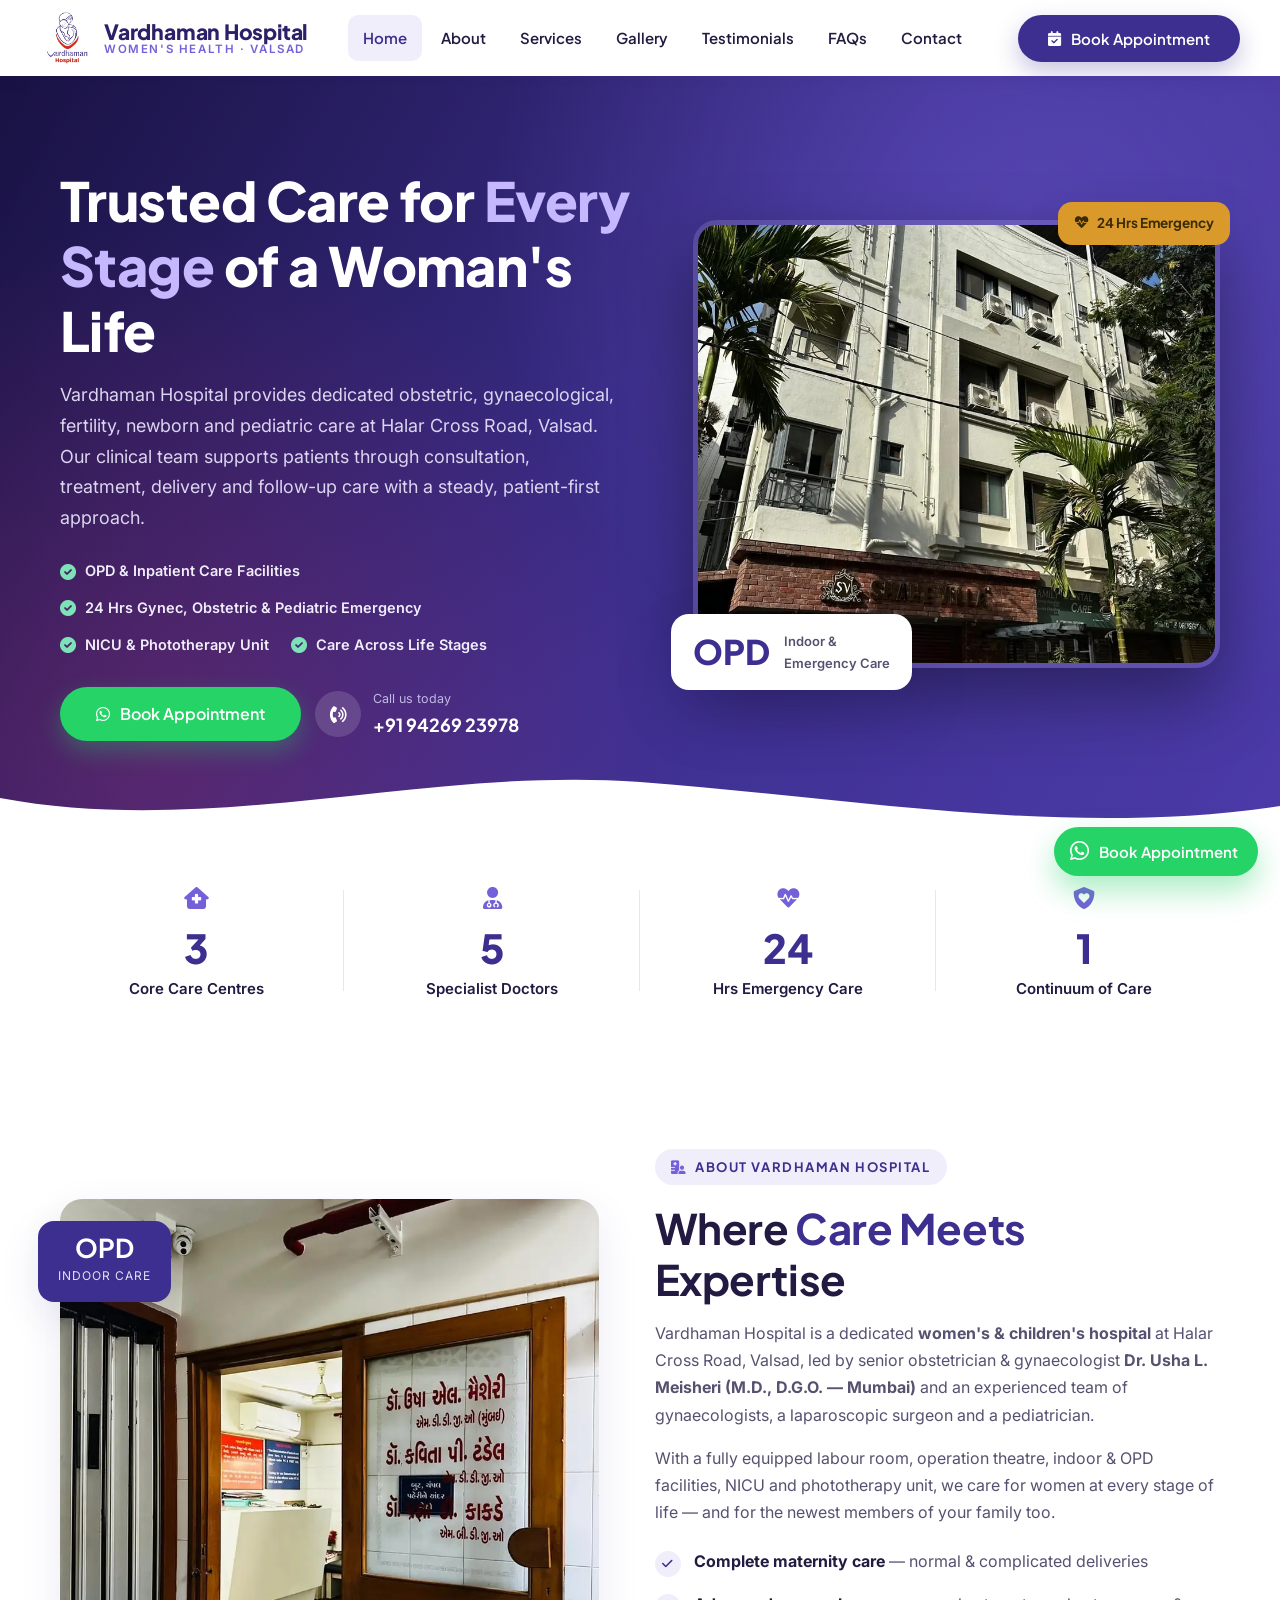
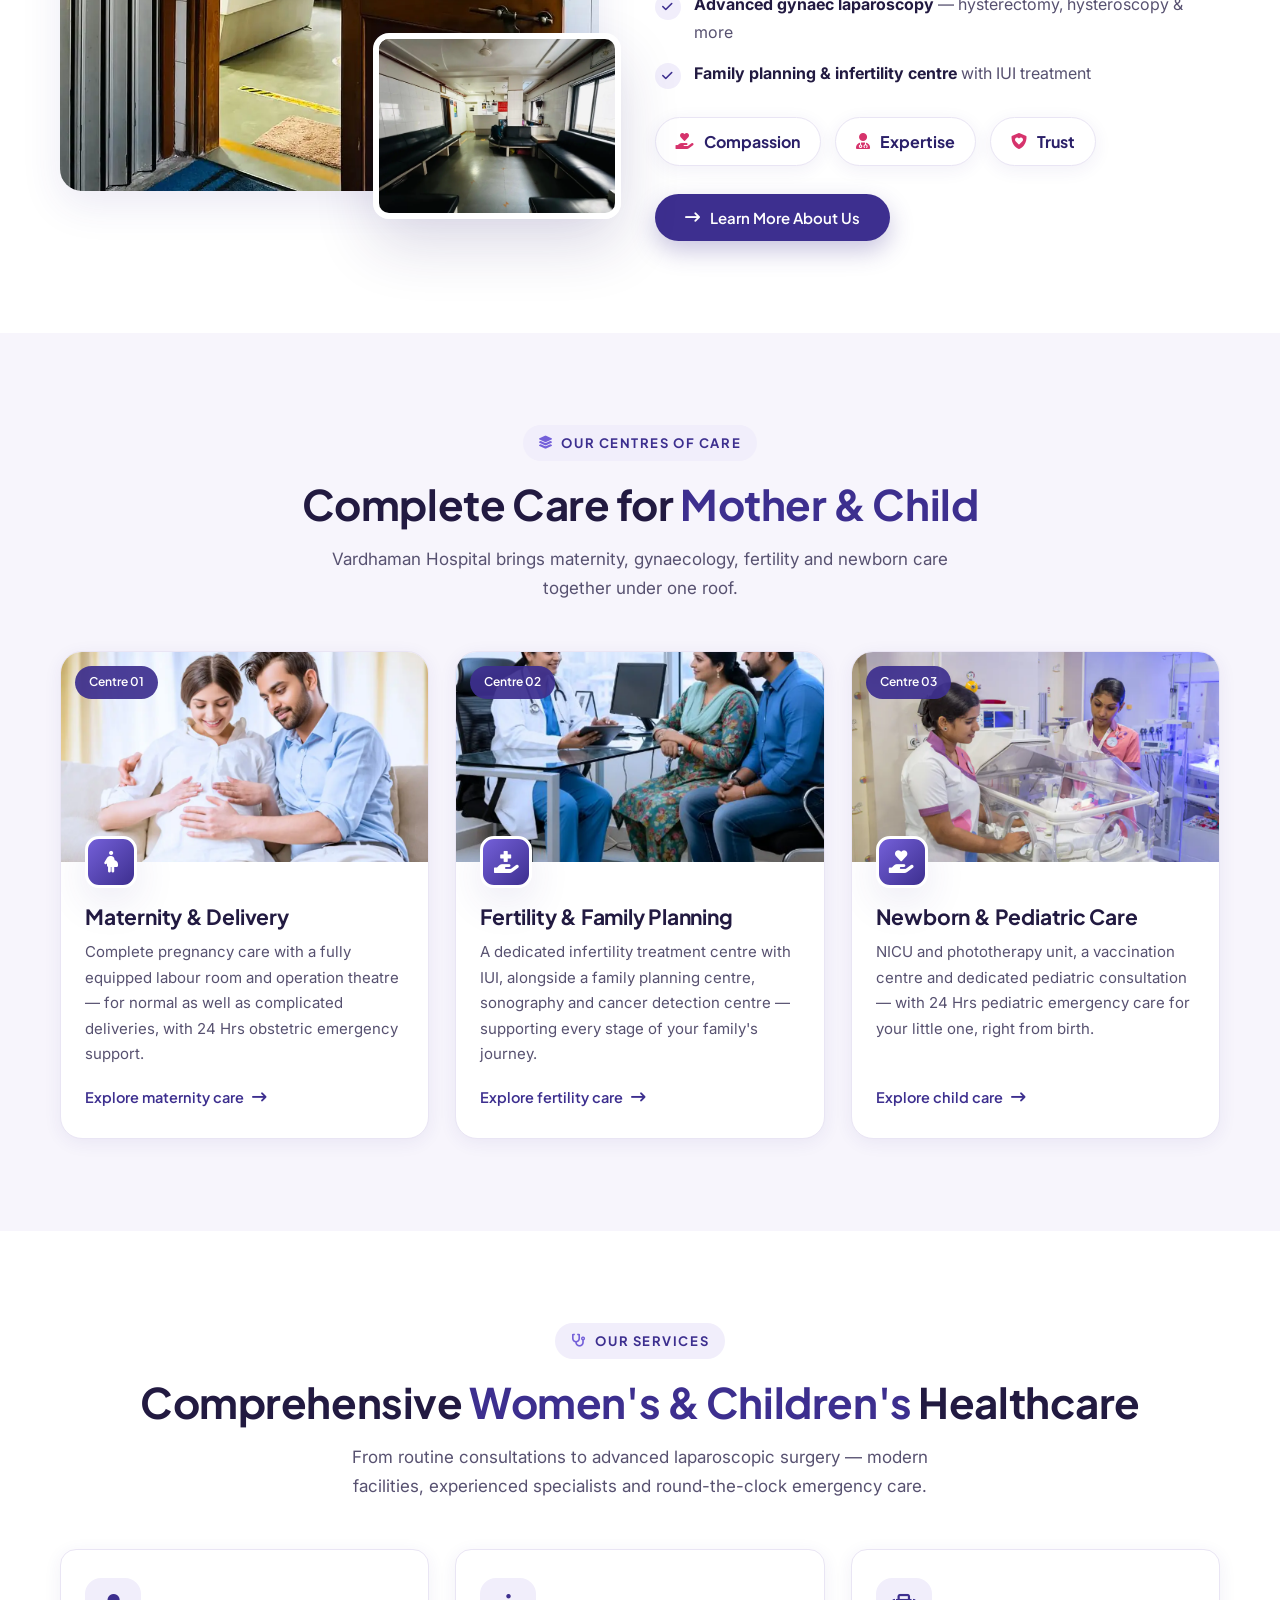
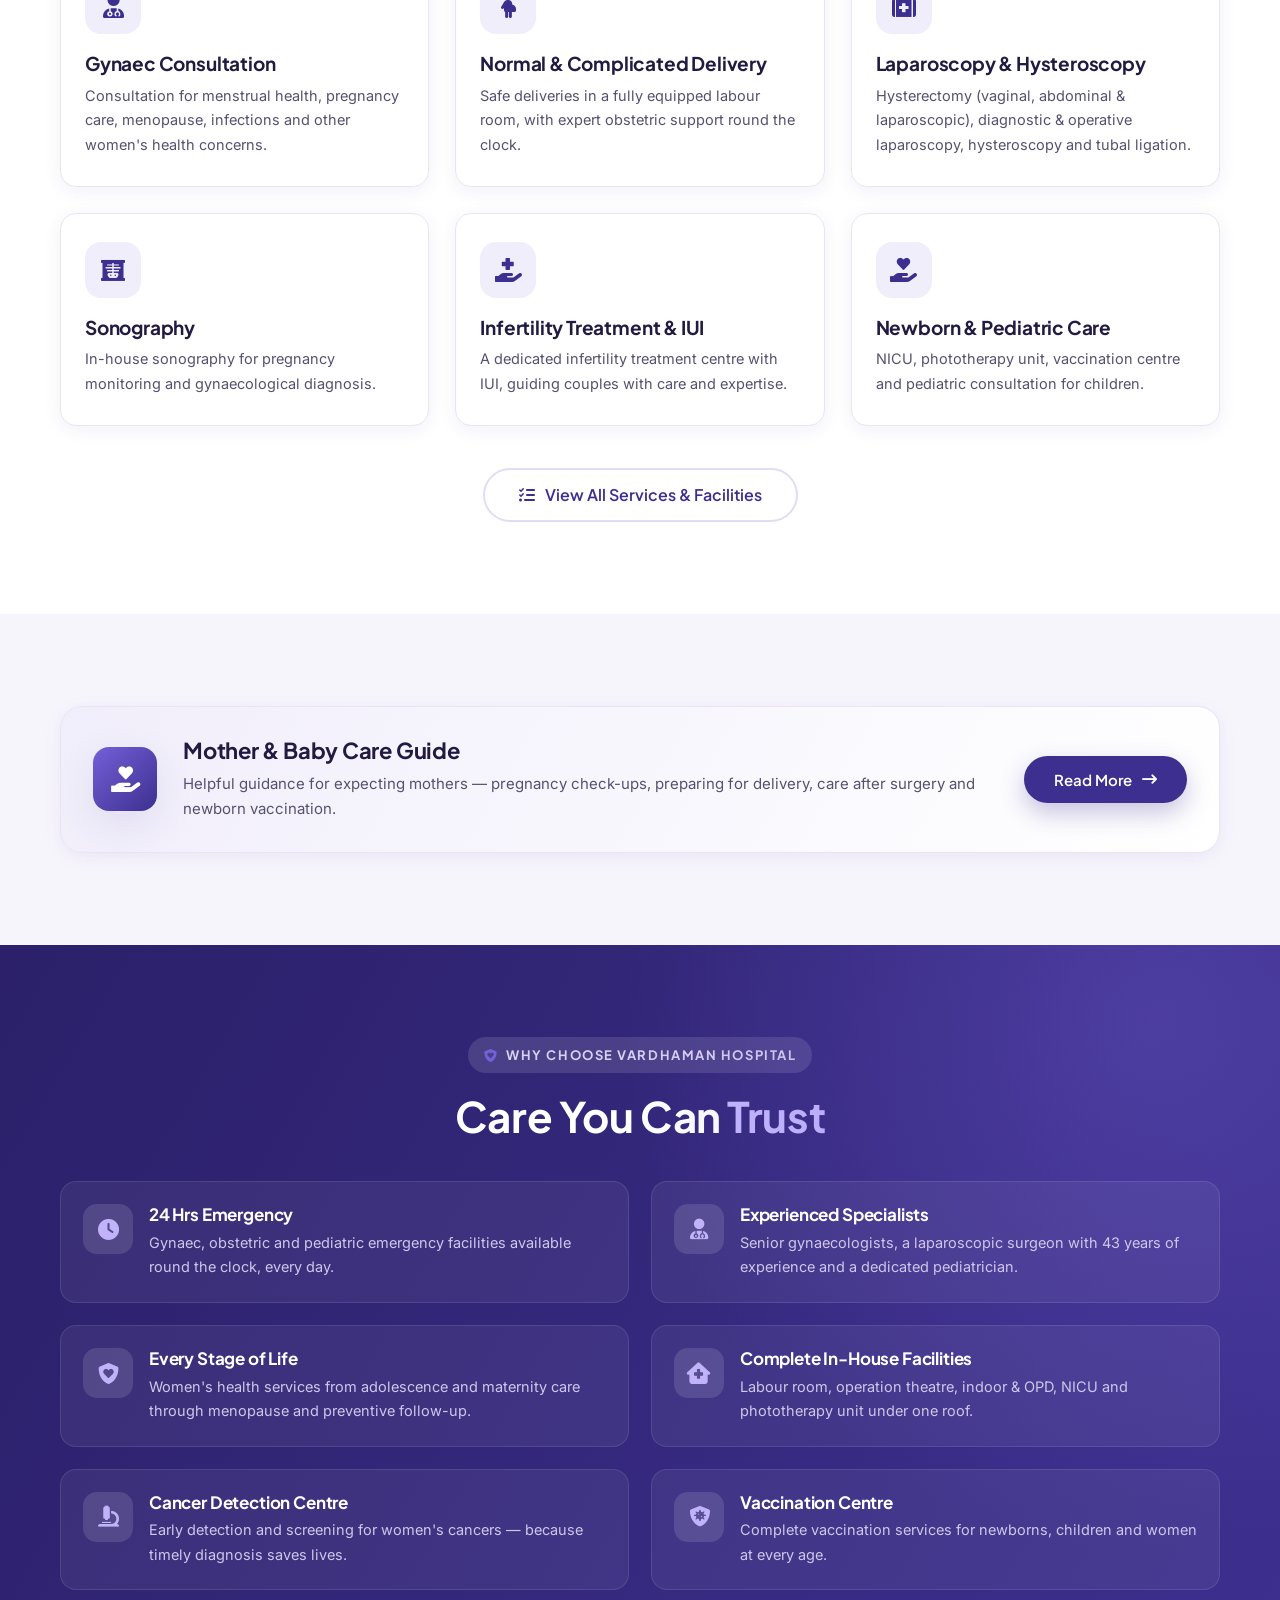
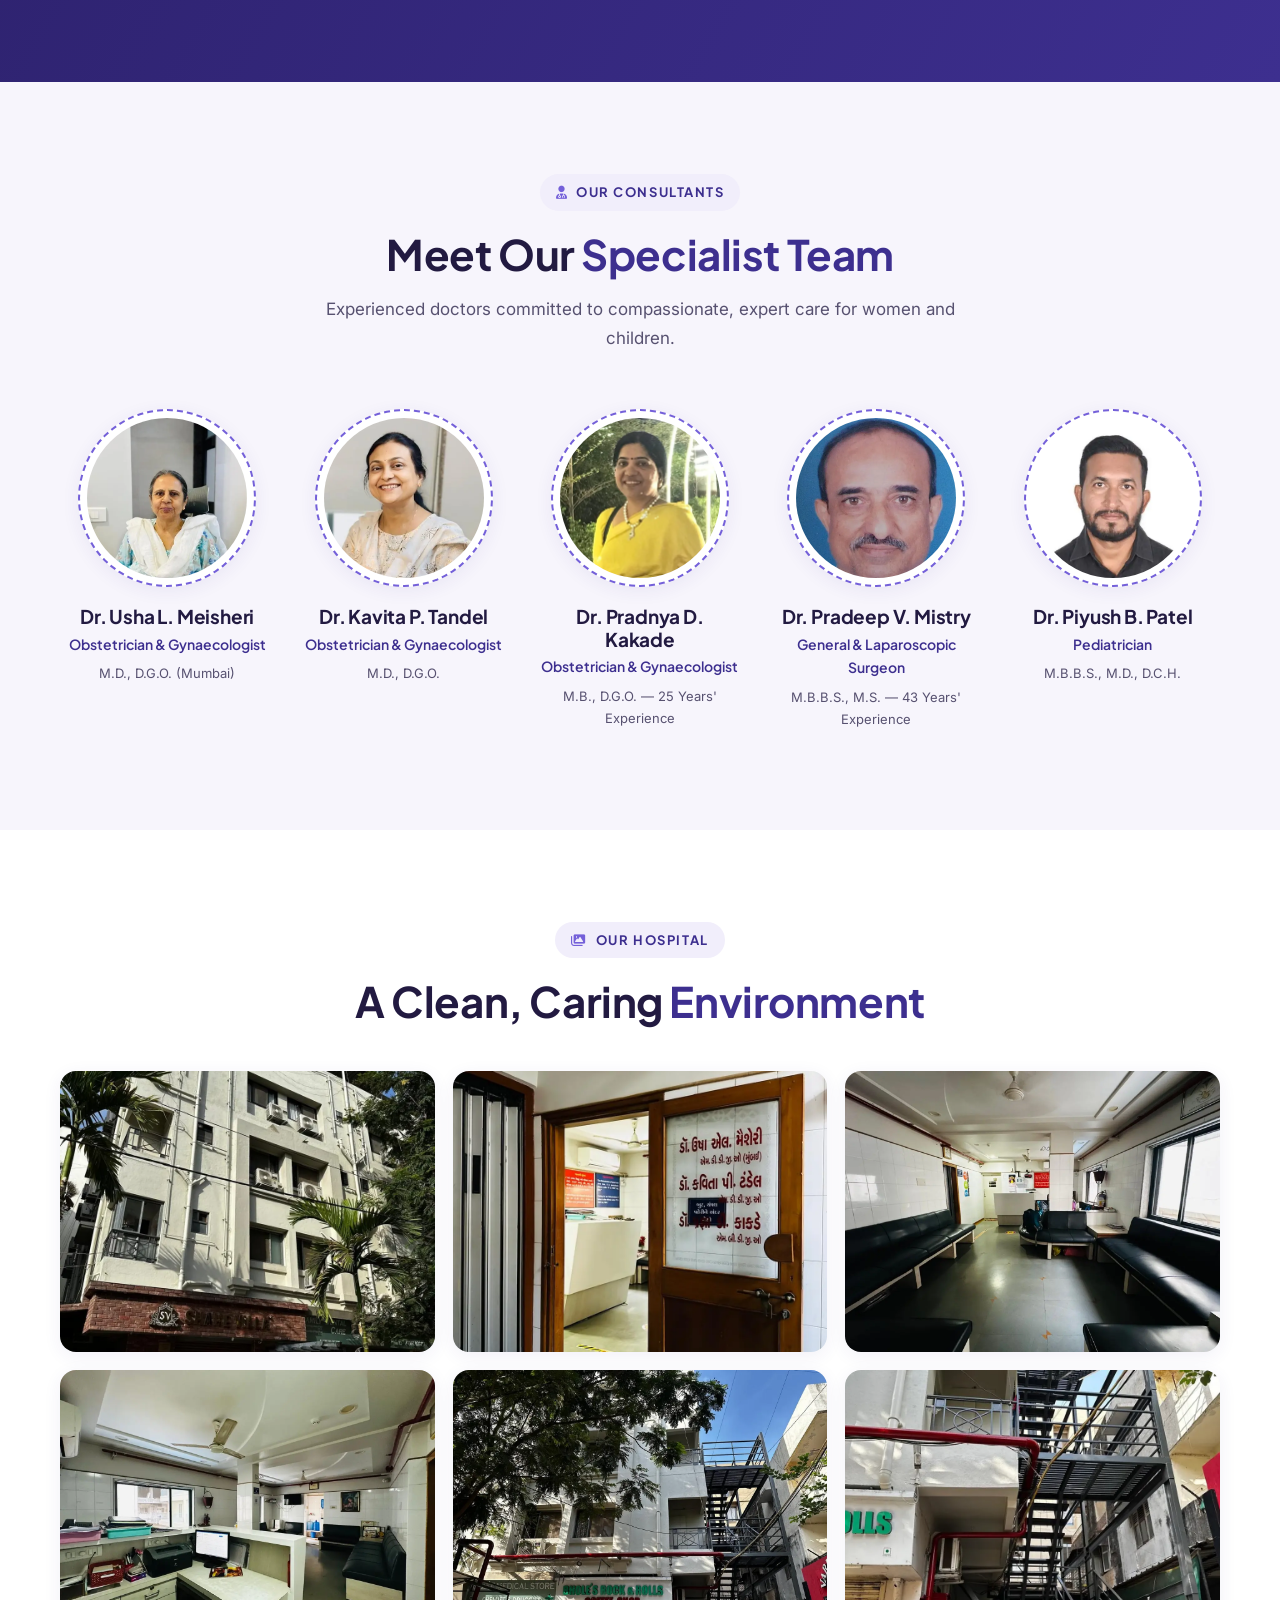
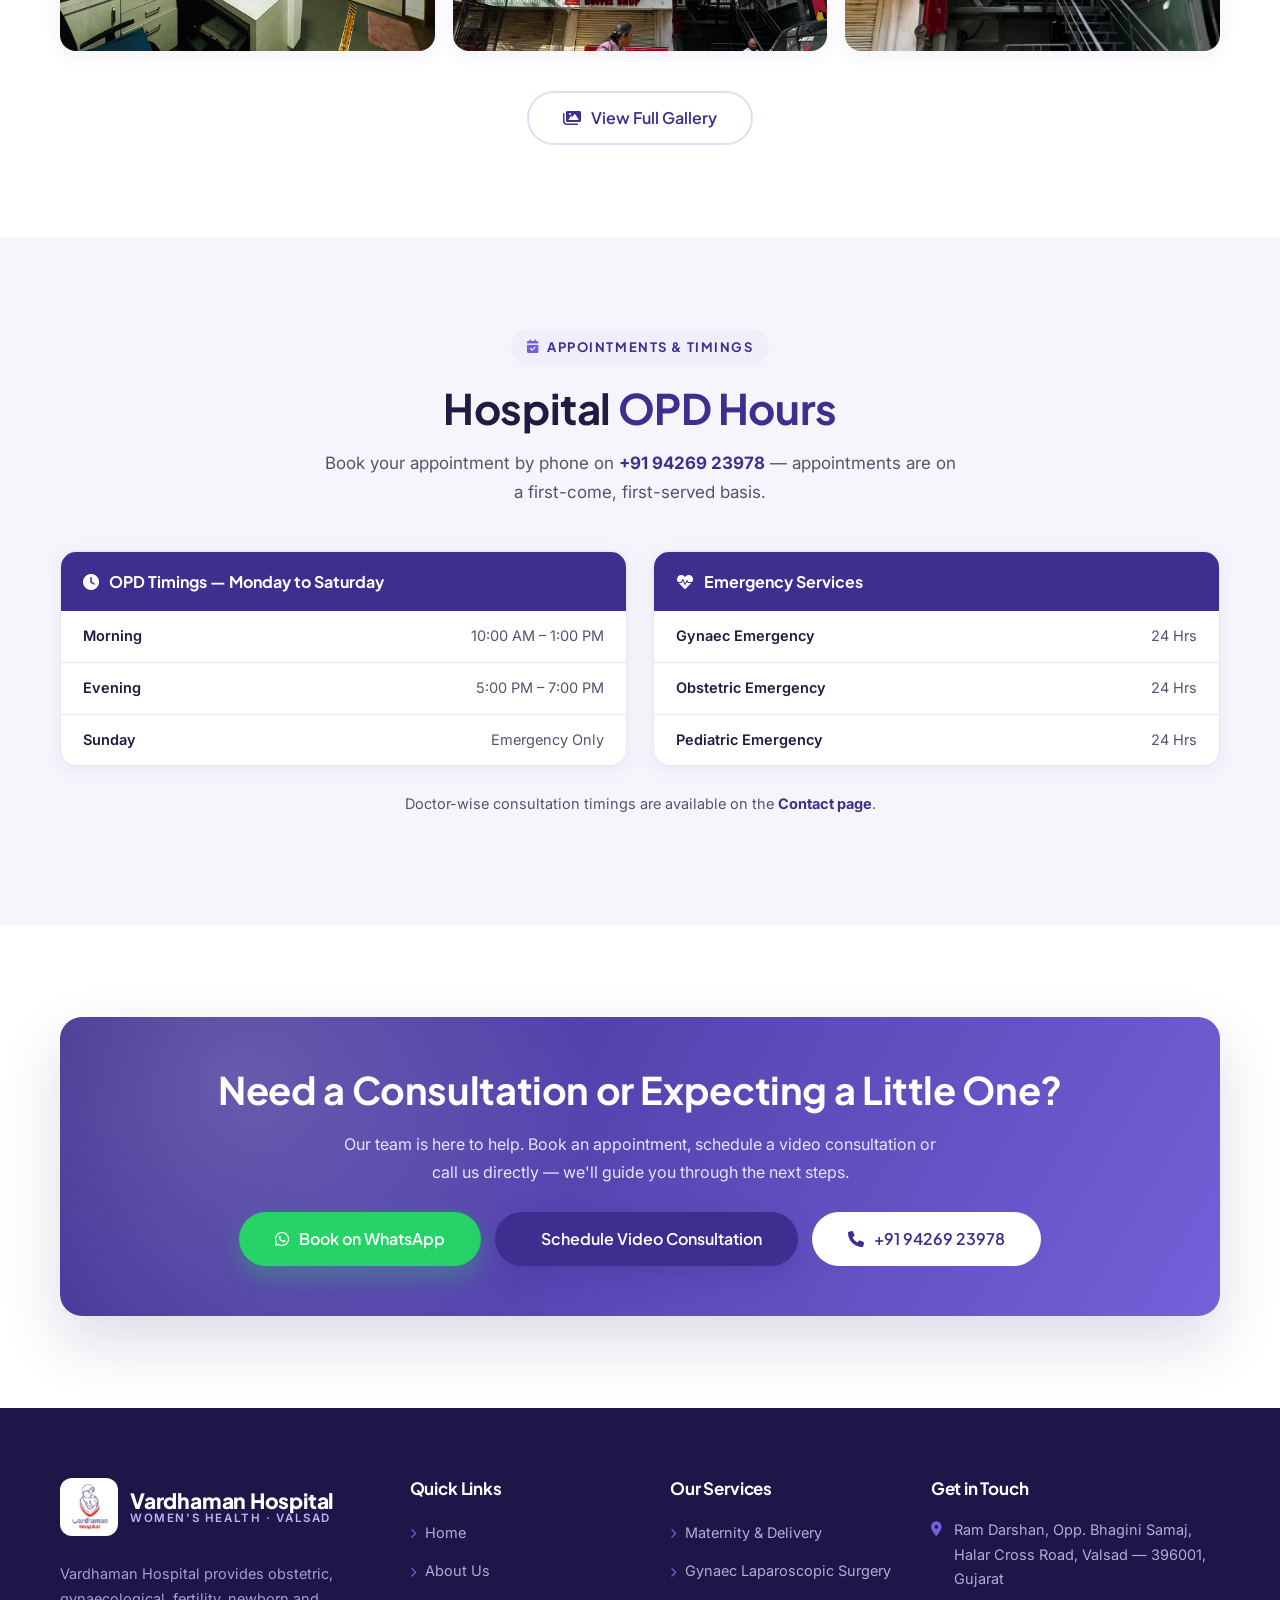
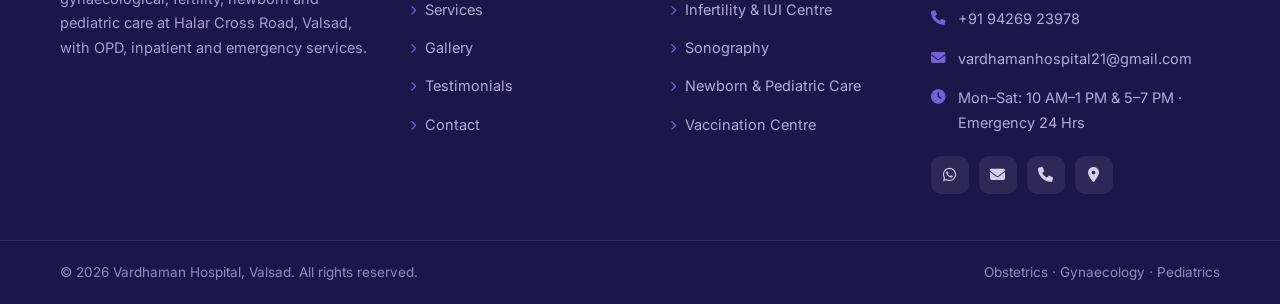
==== commit 8c6a7136: "commit" ====
--- a/index.html
+++ b/index.html
@@ -6,10 +6,10 @@
   <meta name="viewport" content="width=device-width, initial-scale=1.0">
   <title>Vardhaman Hospital | Obstetrics, Gynaecology &amp; Pediatric Care — Valsad</title>
   <meta name="description"
-    content="Vardhaman Hospital, Valsad — a 20-bed women's &amp; children's hospital at Halar Cross Road. Obstetrics &amp; gynaecology, normal &amp; complicated delivery, laparoscopy, infertility treatment with IUI, sonography, NICU &amp; newborn care. 24 Hrs emergency. Call +91 94269 23978.">
+    content="Vardhaman Hospital, Valsad — specialist obstetrics, gynaecology, fertility, newborn and pediatric care at Halar Cross Road. Normal and complicated delivery, laparoscopy, IUI, sonography, NICU and 24 Hrs emergency care. Call +91 94269 23978.">
   <meta name="keywords" content="Vardhaman Hospital, Valsad hospital, gynecologist Valsad, maternity hospital Valsad, delivery hospital, infertility IUI Valsad, pediatrician Valsad, Dr Usha Meisheri, sonography Valsad">
   <meta property="og:title" content="Vardhaman Hospital — Valsad">
-  <meta property="og:description" content="Empowering Women's Health &amp; Wellness. 20-bed women's &amp; children's hospital — obstetrics, gynaecology, infertility &amp; IUI, NICU &amp; pediatric care. 24 Hrs emergency.">
+  <meta property="og:description" content="Specialist women's and children's care in Valsad — obstetrics, gynaecology, fertility &amp; IUI, NICU, pediatric care and 24 Hrs emergency services.">
   <meta property="og:type" content="website">
   <meta name="theme-color" content="#3d2f8f">
 
@@ -25,6 +25,7 @@
   <link href="https://fonts.googleapis.com/css2?family=Plus+Jakarta+Sans:wght@500;600;700;800&family=Inter:wght@400;500;600&display=swap" rel="stylesheet">
 
   <!--===== CSS =====-->
+  <link rel="preload" as="image" href="assets/img/vardhaman/photos/building-front.webp" type="image/webp">
   <link rel="stylesheet" href="assets/css/fa-subset.css">
   <link rel="stylesheet" href="assets/css/vardhaman.css">
 
@@ -34,7 +35,7 @@
     "@context": "https://schema.org",
     "@type": "Hospital",
     "name": "Vardhaman Hospital",
-    "description": "20-bed women's & children's hospital in Valsad offering obstetrics & gynaecology, normal & complicated delivery, laparoscopy, infertility treatment with IUI, sonography, NICU and pediatric care with 24 Hrs emergency services.",
+    "description": "Women's and children's hospital in Valsad offering obstetrics and gynaecology, normal and complicated delivery, laparoscopy, infertility treatment with IUI, sonography, NICU and pediatric care with 24 Hrs emergency services.",
     "image": "assets/img/vardhaman/photos/building-front.webp",
     "url": "https://www.vardhamanhospital.in",
     "telephone": "+919426923978",
@@ -53,8 +54,15 @@
 </head>
 
 <body>
+  <div class="sd-preloader" aria-hidden="true">
+    <div class="sd-preloader__card">
+      <span class="sd-preloader__ring"></span>
+      <img src="assets/img/vardhaman/logo/vardhaman-logo.webp" alt="" class="sd-preloader__logo">
+    </div>
+  </div>
+
   <!--===== FLOATING WHATSAPP + TOP =====-->
-  <a class="sd-wa" href="https://api.whatsapp.com/send/?phone=919426923978&text=Hello%20Vardhaman%20Hospital%2C%20I%20would%20like%20to%20book%20an%20appointment." target="_blank" rel="noopener" aria-label="Book on WhatsApp">
+  <a class="sd-wa" href="https://shrtn.in/iTYYtM" target="_blank" rel="noopener" aria-label="Book on WhatsApp">
     <span class="sd-wa__pulse"></span><i class="fa-brands fa-whatsapp"></i><span class="sd-wa__label">Book Appointment</span>
   </a>
   <button class="sd-top" aria-label="Back to top"><i class="fa-solid fa-arrow-up"></i></button>
@@ -76,7 +84,7 @@
         <a href="contact.html">Contact</a>
       </nav>
       <div class="sd-header__cta">
-        <a href="contact.html" class="sd-btn sd-btn--primary"><i class="fa-solid fa-calendar-check"></i> Book Appointment</a>
+        <a rel="noopener" target="_blank" href="https://shrtn.in/iTYYtM" class="sd-btn sd-btn--primary"><i class="fa-solid fa-calendar-check"></i> Book Appointment</a>
         <button class="sd-burger" aria-label="Open menu"><i class="fa-solid fa-bars-staggered"></i></button>
       </div>
     </div>
@@ -103,7 +111,7 @@
       <a href="contact.html">Contact</a>
     </nav>
     <div class="sd-drawer__cta">
-      <a href="https://api.whatsapp.com/send/?phone=919426923978&text=Hello%20Vardhaman%20Hospital%2C%20I%20would%20like%20to%20book%20an%20appointment." target="_blank" rel="noopener" class="sd-btn sd-btn--wa"><i class="fa-brands fa-whatsapp"></i> Book on WhatsApp</a>
+      <a href="https://shrtn.in/iTYYtM" target="_blank" rel="noopener" class="sd-btn sd-btn--wa"><i class="fa-brands fa-whatsapp"></i> Book on WhatsApp</a>
       <a href="tel:+919426923978" class="sd-btn sd-btn--ghost"><i class="fa-solid fa-phone"></i> Call Now</a>
     </div>
     <div class="sd-drawer__contact">
@@ -118,21 +126,19 @@
     <div class="sd-container">
       <div class="sd-hero__grid">
         <div class="sd-hero__content">
-          <span class="sd-hero__eyebrow"><i class="fa-solid fa-hand-holding-heart"></i> Empowering Women's Health &amp; Wellness</span>
           <h1>Trusted Care for <span class="hl">Every Stage</span> of a Woman's Life</h1>
           <p class="sd-hero__sub">
-            Vardhaman Hospital is a <strong>20-bed women's &amp; children's hospital</strong> at Halar Cross Road, Valsad —
-            where care meets expertise. From maternity and gynaecological surgery to infertility treatment,
-            newborn and pediatric care, our experienced team is with you at every step.
+            Vardhaman Hospital provides dedicated obstetric, gynaecological, fertility, newborn and pediatric care at Halar Cross Road, Valsad.
+            Our clinical team supports patients through consultation, treatment, delivery and follow-up care with a steady, patient-first approach.
           </p>
           <ul class="sd-hero__trust">
-            <li><i class="fa-solid fa-circle-check"></i> 20-Bed Gynec Hospital</li>
+            <li><i class="fa-solid fa-circle-check"></i> OPD &amp; Inpatient Care Facilities</li>
             <li><i class="fa-solid fa-circle-check"></i> 24 Hrs Gynec, Obstetric &amp; Pediatric Emergency</li>
             <li><i class="fa-solid fa-circle-check"></i> NICU &amp; Phototherapy Unit</li>
-            <li><i class="fa-solid fa-circle-check"></i> Care for Women from Age 0 to 90</li>
+            <li><i class="fa-solid fa-circle-check"></i> Care Across Life Stages</li>
           </ul>
           <div class="sd-hero__cta">
-            <a href="https://api.whatsapp.com/send/?phone=919426923978&text=Hello%20Vardhaman%20Hospital%2C%20I%20would%20like%20to%20book%20an%20appointment." target="_blank" rel="noopener" class="sd-btn sd-btn--wa sd-btn--lg"><i class="fa-brands fa-whatsapp"></i> Book Appointment</a>
+            <a href="https://shrtn.in/iTYYtM" target="_blank" rel="noopener" class="sd-btn sd-btn--wa sd-btn--lg"><i class="fa-brands fa-whatsapp"></i> Book Appointment</a>
             <a href="tel:+919426923978" class="sd-hero__call">
               <span class="ic"><i class="fa-solid fa-phone-volume"></i></span>
               <span><small>Call us today</small><strong>+91 94269 23978</strong></span>
@@ -140,11 +146,11 @@
           </div>
         </div>
         <div class="sd-hero__visual">
-          <img src="assets/img/vardhaman/photos/building-front.webp" alt="Vardhaman Hospital building at Halar Cross Road, Valsad" class="sd-hero__photo">
+          <img src="assets/img/vardhaman/photos/building-front.webp" alt="Vardhaman Hospital building at Halar Cross Road, Valsad" class="sd-hero__photo" decoding="async" fetchpriority="high">
           <div class="sd-hero__badge2"><i class="fa-solid fa-heart-pulse"></i> 24 Hrs Emergency</div>
           <div class="sd-hero__badge">
-            <span class="n">20</span>
-            <span class="t">Bed Women's &amp;<br>Children's Hospital</span>
+            <span class="n">OPD</span>
+            <span class="t">Indoor &amp;<br>Emergency Care</span>
           </div>
         </div>
       </div>
@@ -158,10 +164,10 @@
   <section class="sd-stats">
     <div class="sd-container">
       <div class="sd-stats__grid">
-        <div class="sd-stat"><div class="ic"><i class="fa-solid fa-bed"></i></div><div class="n"><span data-count="20">20</span></div><div class="l">Bed Gynec Hospital</div></div>
+        <div class="sd-stat"><div class="ic"><i class="fa-solid fa-house-medical"></i></div><div class="n"><span data-count="3">3</span></div><div class="l">Core Care Centres</div></div>
         <div class="sd-stat"><div class="ic"><i class="fa-solid fa-user-doctor"></i></div><div class="n"><span data-count="5">5</span></div><div class="l">Specialist Doctors</div></div>
         <div class="sd-stat"><div class="ic"><i class="fa-solid fa-heart-pulse"></i></div><div class="n"><span data-count="24">24</span></div><div class="l">Hrs Emergency Care</div></div>
-        <div class="sd-stat"><div class="ic"><i class="fa-solid fa-shield-heart"></i></div><div class="n"><span data-count="90">90</span></div><div class="l">Care from Age 0 to 90</div></div>
+        <div class="sd-stat"><div class="ic"><i class="fa-solid fa-shield-heart"></i></div><div class="n"><span data-count="1">1</span></div><div class="l">Continuum of Care</div></div>
       </div>
     </div>
   </section>
@@ -173,7 +179,7 @@
         <div class="sd-about__media">
           <img src="assets/img/vardhaman/photos/entrance.webp" alt="OPD entrance of Vardhaman Hospital, Valsad" class="main" loading="lazy" decoding="async">
           <img src="assets/img/vardhaman/photos/waiting-area.webp" alt="Patient waiting area at Vardhaman Hospital" class="accent-img" loading="lazy" decoding="async">
-          <div class="estab"><b>20</b><span>Bed Hospital</span></div>
+          <div class="estab"><b>OPD</b><span>Indoor Care</span></div>
         </div>
         <div class="sd-about__body">
           <span class="sd-eyebrow"><i class="fa-solid fa-hospital-user"></i> About Vardhaman Hospital</span>
@@ -208,7 +214,7 @@
       </div>
       <div class="sd-grid-3">
         <article class="sd-division">
-          <div class="sd-division__img"><img src="assets/img/vardhaman/photos/waiting-area.webp" alt="Maternity and delivery care at Vardhaman Hospital" loading="lazy" decoding="async"><span class="sd-division__tag">Centre 01</span></div>
+          <div class="sd-division__img"><img src="assets/img/vardhaman/services/maternity-delivery.webp" alt="Indian maternity and delivery care consultation" loading="lazy" decoding="async"><span class="sd-division__tag">Centre 01</span></div>
           <div class="sd-division__body">
             <div class="sd-division__ic"><i class="fa-solid fa-person-pregnant"></i></div>
             <h3>Maternity &amp; Delivery</h3>
@@ -217,7 +223,7 @@
           </div>
         </article>
         <article class="sd-division">
-          <div class="sd-division__img"><img src="assets/img/vardhaman/photos/reception.webp" alt="Fertility and family planning centre at Vardhaman Hospital" loading="lazy" decoding="async"><span class="sd-division__tag">Centre 02</span></div>
+          <div class="sd-division__img"><img src="assets/img/vardhaman/services/fertility-family-planning.webp" alt="Indian fertility and family planning consultation" loading="lazy" decoding="async"><span class="sd-division__tag">Centre 02</span></div>
           <div class="sd-division__body">
             <div class="sd-division__ic"><i class="fa-solid fa-hand-holding-medical"></i></div>
             <h3>Fertility &amp; Family Planning</h3>
@@ -226,7 +232,7 @@
           </div>
         </article>
         <article class="sd-division">
-          <div class="sd-division__img"><img src="assets/img/vardhaman/photos/entrance.webp" alt="Newborn and pediatric care centre at Vardhaman Hospital" loading="lazy" decoding="async"><span class="sd-division__tag">Centre 03</span></div>
+          <div class="sd-division__img"><img src="assets/img/vardhaman/services/newborn-pediatric-care.webp" alt="Indian newborn and pediatric care in a hospital nursery" loading="lazy" decoding="async"><span class="sd-division__tag">Centre 03</span></div>
           <div class="sd-division__body">
             <div class="sd-division__ic"><i class="fa-solid fa-hand-holding-heart"></i></div>
             <h3>Newborn &amp; Pediatric Care</h3>
@@ -247,7 +253,7 @@
         <p class="sd-lead sd-narrow">From routine consultations to advanced laparoscopic surgery — modern facilities, experienced specialists and round-the-clock emergency care.</p>
       </div>
       <div class="sd-grid-3">
-        <div class="sd-service"><div class="sd-service__ic"><i class="fa-solid fa-user-doctor"></i></div><h3>Gynaec Consultation</h3><p>Expert consultation for all gynaecological concerns — for women from age 0 to 90.</p></div>
+        <div class="sd-service"><div class="sd-service__ic"><i class="fa-solid fa-user-doctor"></i></div><h3>Gynaec Consultation</h3><p>Consultation for menstrual health, pregnancy care, menopause, infections and other women's health concerns.</p></div>
         <div class="sd-service"><div class="sd-service__ic"><i class="fa-solid fa-person-pregnant"></i></div><h3>Normal &amp; Complicated Delivery</h3><p>Safe deliveries in a fully equipped labour room, with expert obstetric support round the clock.</p></div>
         <div class="sd-service"><div class="sd-service__ic"><i class="fa-solid fa-suitcase-medical"></i></div><h3>Laparoscopy &amp; Hysteroscopy</h3><p>Hysterectomy (vaginal, abdominal &amp; laparoscopic), diagnostic &amp; operative laparoscopy, hysteroscopy and tubal ligation.</p></div>
         <div class="sd-service"><div class="sd-service__ic"><i class="fa-solid fa-x-ray"></i></div><h3>Sonography</h3><p>In-house sonography for pregnancy monitoring and gynaecological diagnosis.</p></div>
@@ -284,7 +290,7 @@
       <div class="sd-why__grid">
         <div class="sd-why__item"><div class="ic"><i class="fa-solid fa-clock"></i></div><div><h4>24 Hrs Emergency</h4><p>Gynaec, obstetric and pediatric emergency facilities available round the clock, every day.</p></div></div>
         <div class="sd-why__item"><div class="ic"><i class="fa-solid fa-user-doctor"></i></div><div><h4>Experienced Specialists</h4><p>Senior gynaecologists, a laparoscopic surgeon with 43 years of experience and a dedicated pediatrician.</p></div></div>
-        <div class="sd-why__item"><div class="ic"><i class="fa-solid fa-shield-heart"></i></div><div><h4>Every Stage of Life</h4><p>Female patients from age 0 to 90 — from newborn care to menopause and beyond.</p></div></div>
+        <div class="sd-why__item"><div class="ic"><i class="fa-solid fa-shield-heart"></i></div><div><h4>Every Stage of Life</h4><p>Women's health services from adolescence and maternity care through menopause and preventive follow-up.</p></div></div>
         <div class="sd-why__item"><div class="ic"><i class="fa-solid fa-house-medical"></i></div><div><h4>Complete In-House Facilities</h4><p>Labour room, operation theatre, indoor &amp; OPD, NICU and phototherapy unit under one roof.</p></div></div>
         <div class="sd-why__item"><div class="ic"><i class="fa-solid fa-microscope"></i></div><div><h4>Cancer Detection Centre</h4><p>Early detection and screening for women's cancers — because timely diagnosis saves lives.</p></div></div>
         <div class="sd-why__item"><div class="ic"><i class="fa-solid fa-shield-virus"></i></div><div><h4>Vaccination Centre</h4><p>Complete vaccination services for newborns, children and women at every age.</p></div></div>
@@ -387,9 +393,10 @@
     <div class="sd-container">
       <div class="sd-cta">
         <h2>Need a Consultation or Expecting a Little One?</h2>
-        <p>Our team is here to help. Book an appointment on WhatsApp or call us directly — we'll guide you through the next steps.</p>
+        <p>Our team is here to help. Book an appointment, schedule a video consultation or call us directly — we'll guide you through the next steps.</p>
         <div class="sd-cta__btns">
-          <a href="https://api.whatsapp.com/send/?phone=919426923978&text=Hello%20Vardhaman%20Hospital%2C%20I%20would%20like%20to%20book%20an%20appointment." target="_blank" rel="noopener" class="sd-btn sd-btn--wa sd-btn--lg"><i class="fa-brands fa-whatsapp"></i> Book on WhatsApp</a>
+          <a href="https://shrtn.in/iTYYtM" target="_blank" rel="noopener" class="sd-btn sd-btn--wa sd-btn--lg"><i class="fa-brands fa-whatsapp"></i> Book on WhatsApp</a>
+          <a href="https://shrtn.in/iTYYtM" target="_blank" rel="noopener" class="sd-btn sd-btn--primary sd-btn--lg"><i class="fa-solid fa-video"></i> Schedule Video Consultation</a>
           <a href="tel:+919426923978" class="sd-btn sd-btn--light sd-btn--lg"><i class="fa-solid fa-phone"></i> +91 94269 23978</a>
         </div>
       </div>
@@ -405,7 +412,7 @@
             <img src="assets/img/vardhaman/logo/vardhaman-logo.webp" alt="Vardhaman Hospital logo" class="sd-brand__mark">
             <span class="sd-brand__tx"><b>Vardhaman Hospital</b><span>Women's Health · Valsad</span></span>
           </a>
-          <p>A 20-bed women's &amp; children's hospital at Halar Cross Road, Valsad — obstetrics &amp; gynaecology, laparoscopy, infertility &amp; IUI, sonography, NICU and pediatric care under one roof.</p>
+          <p>Vardhaman Hospital provides obstetric, gynaecological, fertility, newborn and pediatric care at Halar Cross Road, Valsad, with OPD, inpatient and emergency services.</p>
         </div>
         <div>
           <h4>Quick Links</h4>
@@ -449,7 +456,7 @@
     <div class="sd-footer__bar">
       <div class="sd-container" style="display:flex; justify-content:space-between; gap:14px; flex-wrap:wrap; width:100%;">
         <span>© 2026 Vardhaman Hospital, Valsad. All rights reserved.</span>
-        <span>Empowering Women's Health &amp; Wellness</span>
+        <span>Obstetrics · Gynaecology · Pediatrics</span>
       </div>
     </div>
   </footer>
--- a/assets/css/vardhaman.css
+++ b/assets/css/vardhaman.css
@@ -1,7 +1,7 @@
 /* ============================================================
    VARDHAMAN HOSPITAL — Design System
    Women's & Children's Hospital · Valsad, Gujarat
-   Brand: Indigo & Red (from logo) · "Empowering Women's Health & Wellness"
+   Brand: Indigo & Red (from logo)
    ============================================================ */
 
 :root {
@@ -44,6 +44,7 @@
   -webkit-font-smoothing: antialiased;
   overflow-x: hidden;
 }
+body.sd-preloader-active { overflow: hidden; }
 
 h1, h2, h3, h4, h5, h6 {
   font-family: var(--ff-head);
@@ -58,6 +59,35 @@
 img { max-width: 100%; display: block; }
 p { margin: 0 0 1rem; }
 ul { margin: 0; }
+
+/* ---------- Preloader ---------- */
+.sd-preloader {
+  position: fixed; inset: 0; z-index: 3000;
+  display: grid; place-items: center;
+  background: #fff;
+  opacity: 1; visibility: visible;
+  transition: opacity .35s ease, visibility .35s ease;
+}
+.sd-preloader.is-hidden { opacity: 0; visibility: hidden; pointer-events: none; }
+.sd-preloader__card {
+  width: 124px; height: 124px;
+  position: relative; display: grid; place-items: center;
+}
+.sd-preloader__logo {
+  width: 72px; height: 72px; object-fit: contain;
+  border-radius: 50%; background: #fff;
+  box-shadow: 0 12px 36px rgba(61,47,143,.12);
+}
+.sd-preloader__ring {
+  position: absolute; inset: 0; border-radius: 50%;
+  border: 3px solid var(--c-accent-soft2);
+  border-top-color: var(--c-primary);
+  animation: sd-spin .75s linear infinite;
+}
+@keyframes sd-spin { to { transform: rotate(360deg); } }
+@media (prefers-reduced-motion: reduce) {
+  .sd-preloader__ring { animation: none; border-top-color: var(--c-accent-soft2); }
+}
 
 .sd-container { width: 100%; max-width: var(--maxw); margin: 0 auto; padding: 0 20px; }
 .sd-section { padding: 92px 0; position: relative; }
@@ -144,8 +174,8 @@
 /* mobile drawer — wrapped in a fixed, viewport-sized clip layer so the
    off-canvas panel never extends the page width (prevents horizontal scroll) */
 .sd-offcanvas { position: fixed; inset: 0; overflow: hidden; pointer-events: none; z-index: 1100; }
-.sd-drawer { position: absolute; top: 0; right: 0; bottom: 0; width: min(360px, 86vw); background: #fff; z-index: 2; transform: translateX(100%); transition: transform .35s ease; box-shadow: -20px 0 60px rgba(43,32,105,.2); display: flex; flex-direction: column; padding: 22px; overflow-y: auto; pointer-events: auto; }
-.sd-drawer.is-open { transform: translateX(0); }
+.sd-drawer { position: absolute; top: 0; right: 0; bottom: 0; width: min(360px, 86vw); background: #fff; z-index: 2; transform: translateX(100%); visibility: hidden; transition: transform .35s ease, visibility .35s ease; box-shadow: -20px 0 60px rgba(43,32,105,.2); display: flex; flex-direction: column; padding: 22px; overflow-y: auto; pointer-events: auto; }
+.sd-drawer.is-open { transform: translateX(0); visibility: visible; }
 .sd-drawer__head { display: flex; align-items: center; justify-content: space-between; margin-bottom: 22px; }
 .sd-drawer__close { width: 42px; height: 42px; border: none; background: var(--c-bg-soft); border-radius: 10px; font-size: 18px; color: var(--c-ink); cursor: pointer; }
 .sd-drawer nav { display: flex; flex-direction: column; }
@@ -310,6 +340,16 @@
 /* doctor profile (about page) */
 .sd-profile { display: grid; grid-template-columns: .85fr 1.15fr; gap: 46px; align-items: start; }
 .sd-profile__media img { width: 100%; border-radius: var(--radius-lg); box-shadow: var(--shadow-md); }
+.sd-profile--consultant { margin-top: 42px; }
+.sd-profile--consultant:first-of-type { margin-top: 0; }
+.sd-head-center + .sd-profile--consultant { margin-top: 0; }
+.sd-profile-card { background: linear-gradient(135deg,var(--c-accent-soft),#fff); border: 1px solid var(--c-line); border-radius: var(--radius-lg); padding: 30px 24px; text-align: center; box-shadow: var(--shadow-sm); margin-bottom: 18px; }
+.sd-profile__media .sd-profile-card__photo { width: 190px; height: 190px; border-radius: 50%; object-fit: cover; object-position: top center; margin: 0 auto 16px; display: block; border: 2px dashed var(--c-accent); padding: 7px; background: #fff; box-shadow: none; }
+.sd-profile-card__photo--mistry { object-position: center 18%; }
+.sd-profile-card__photo--piyush { object-position: center top; }
+.sd-profile-card h3 { margin-bottom: 4px; }
+.sd-profile-card__role { color: var(--c-primary); font-weight: 600; font-family: var(--ff-head); font-size: 14px; }
+.sd-profile-card p { font-size: 13px; margin: 6px 0 0; color: var(--c-body); }
 .sd-profile__media .card, .sd-profile__card-wide { margin-top: 18px; background: var(--c-primary); color: #fff; border-radius: var(--radius); padding: 22px; }
 .sd-profile__media .card h4, .sd-profile__card-wide h4 { color: #fff; font-size: 16px; }
 .sd-profile__media .card ul, .sd-profile__card-wide ul { list-style: none; padding: 0; margin: 10px 0 0; font-size: 14px; }
@@ -333,6 +373,17 @@
 .sd-gallery__item:hover::after { opacity: 1; }
 .sd-gallery__cap { position: absolute; left: 14px; bottom: 12px; z-index: 2; color: #fff; font-family: var(--ff-head); font-weight: 600; font-size: 14px; text-shadow: 0 2px 8px rgba(0,0,0,.5); opacity: 0; transform: translateY(8px); transition: .35s; }
 .sd-gallery__item:hover .sd-gallery__cap { opacity: 1; transform: translateY(0); }
+.sd-lightbox { position: fixed; inset: 0; z-index: 2200; display: none; align-items: center; justify-content: center; padding: 22px; background: rgba(12, 9, 31, .9); }
+.sd-lightbox.is-open { display: flex; }
+.sd-lightbox__img { max-width: min(100%, 1120px); max-height: 86vh; object-fit: contain; border-radius: 8px; box-shadow: 0 24px 70px rgba(0,0,0,.45); }
+.sd-lightbox__close, .sd-lightbox__nav { position: absolute; border: 0; color: #fff; background: rgba(255,255,255,.13); display: grid; place-items: center; cursor: pointer; transition: background .2s, transform .2s; }
+.sd-lightbox__close:hover, .sd-lightbox__nav:hover { background: rgba(255,255,255,.24); transform: translateY(-1px); }
+.sd-lightbox__close { top: 18px; right: 18px; width: 44px; height: 44px; border-radius: 50%; font-size: 18px; }
+.sd-lightbox__nav { top: 50%; width: 48px; height: 48px; border-radius: 50%; transform: translateY(-50%); font-size: 18px; }
+.sd-lightbox__nav:hover { transform: translateY(-50%) scale(1.03); }
+.sd-lightbox__nav--prev { left: 18px; }
+.sd-lightbox__nav--next { right: 18px; }
+.sd-lightbox__caption { position: absolute; left: 24px; right: 24px; bottom: 18px; color: #fff; text-align: center; font-family: var(--ff-head); font-weight: 600; text-shadow: 0 2px 10px rgba(0,0,0,.5); }
 
 /* ============================================================
    ACCREDITATION
@@ -344,6 +395,7 @@
 .sd-accred__card h3 { font-size: 18px; margin-bottom: 8px; }
 .sd-accred__card p { font-size: 14px; margin: 0; }
 .sd-accred__year { display: inline-block; margin-top: 12px; font-size: 12px; font-weight: 700; letter-spacing: .05em; color: var(--c-primary); background: var(--c-accent-soft); padding: 4px 12px; border-radius: 20px; }
+.sd-infra-grid { display: grid; grid-template-columns: repeat(3, 1fr); gap: 10px 30px; }
 .sd-certs { display: grid; grid-template-columns: repeat(3, 1fr); gap: 22px; margin-top: 38px; }
 .sd-cert { display: block; background: #fff; border: 1px solid var(--c-line); border-radius: 14px; padding: 12px; box-shadow: var(--shadow-sm); transition: transform .3s, box-shadow .3s; }
 .sd-cert:hover { transform: translateY(-4px); box-shadow: var(--shadow-md); border-color: var(--c-accent-soft2); }
@@ -522,24 +574,6 @@
 .sd-top.is-show { opacity: 1; visibility: visible; }
 .sd-top:hover { background: var(--c-primary-dark); }
 
-/* ---------- preloader ---------- */
-.sd-preload { position: fixed; inset: 0; z-index: 2000; display: grid; place-items: center; background: radial-gradient(circle at 50% 38%, #ffffff 0%, #f0edfa 70%, #e4dff4 100%); transition: opacity .55s ease, visibility .55s ease; }
-.sd-preload.is-done { opacity: 0; visibility: hidden; }
-.sd-preload__inner { display: flex; flex-direction: column; align-items: center; gap: 20px; animation: sdfadein .6s ease; }
-@keyframes sdfadein { from { opacity: 0; transform: translateY(10px); } to { opacity: 1; transform: none; } }
-.sd-preload__badge { position: relative; width: 128px; height: 128px; display: grid; place-items: center; }
-.sd-preload__spin { position: absolute; inset: 0; width: 100%; height: 100%; animation: sdrot 1.3s linear infinite; transform-origin: 50% 50%; }
-.sd-preload__spin .arc { animation: sddash 1.7s ease-in-out infinite; }
-@keyframes sdrot { to { transform: rotate(360deg); } }
-@keyframes sddash { 0% { stroke-dasharray: 18 260; } 50% { stroke-dasharray: 150 160; } 100% { stroke-dasharray: 18 260; } }
-.sd-preload__logo { width: 70px; height: 70px; object-fit: contain; animation: sdbeat 1.6s ease-in-out infinite; }
-@keyframes sdbeat { 0%, 100% { transform: scale(1); } 50% { transform: scale(1.09); } }
-.sd-preload__name { font-family: var(--ff-head); font-weight: 800; letter-spacing: .14em; color: var(--c-primary-dark); font-size: 18px; text-align: center; line-height: 1.3; }
-.sd-preload__name span { display: block; font-size: 11px; font-weight: 600; letter-spacing: .2em; color: var(--c-accent); margin-top: 4px; }
-.sd-preload__ecg { width: 210px; height: 34px; }
-.sd-preload__ecg path { stroke-dasharray: 340; stroke-dashoffset: 340; animation: sddraw 1.9s ease-in-out infinite; }
-@keyframes sddraw { 0% { stroke-dashoffset: 340; } 55% { stroke-dashoffset: 0; } 100% { stroke-dashoffset: -340; } }
-
 /* ============================================================
    RESPONSIVE
    ============================================================ */
@@ -567,6 +601,7 @@
   body { font-size: 15px; }
   .sd-section { padding: 52px 0; }
   .sd-grid-3, .sd-grid-2, .sd-grid-4, .sd-why__grid, .sd-accred, .sd-gallery, .sd-form .row2, .sd-info-grid { grid-template-columns: 1fr; }
+  .sd-footer__grid, .sd-infra-grid { grid-template-columns: 1fr; }
   .sd-contact__cta { padding: 22px; }
   .sd-mapcard__foot { flex-direction: column; align-items: stretch; }
   .sd-mapcard__foot .sd-btn { justify-content: center; }
@@ -579,4 +614,13 @@
   .sd-about__media .accent-img { right: 0; }
   .sd-wa__label { display: none; }
   .sd-wa { padding: 14px; }
-}
+  .sd-lightbox { padding: 14px; }
+  .sd-lightbox__nav { top: auto; bottom: 68px; width: 42px; height: 42px; }
+  .sd-lightbox__nav--prev { left: calc(50% - 52px); }
+  .sd-lightbox__nav--next { right: calc(50% - 52px); }
+  .sd-lightbox__caption { bottom: 22px; font-size: 14px; }
+}
+@media (max-width: 480px) {
+  .sd-grid-5 { grid-template-columns: 1fr; }
+  .sd-docc { max-width: 300px; margin: 0 auto; }
+}
